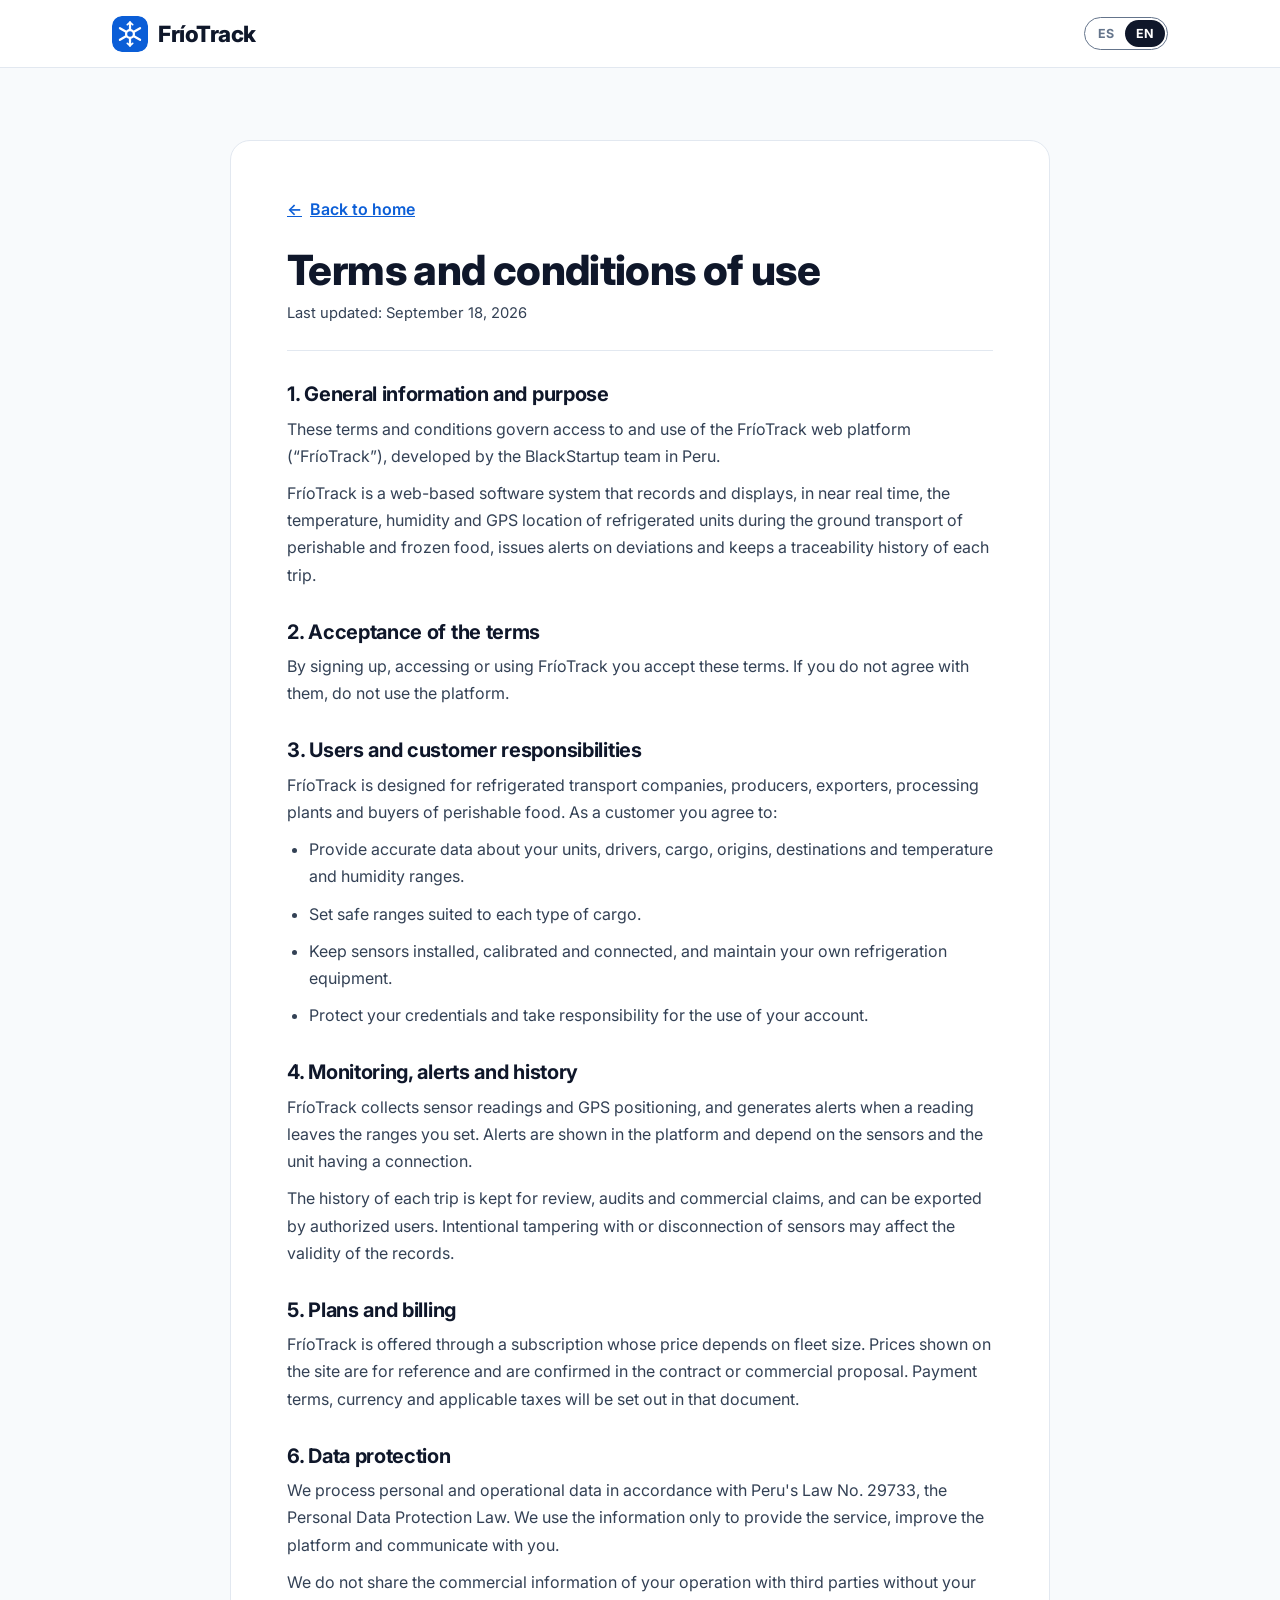
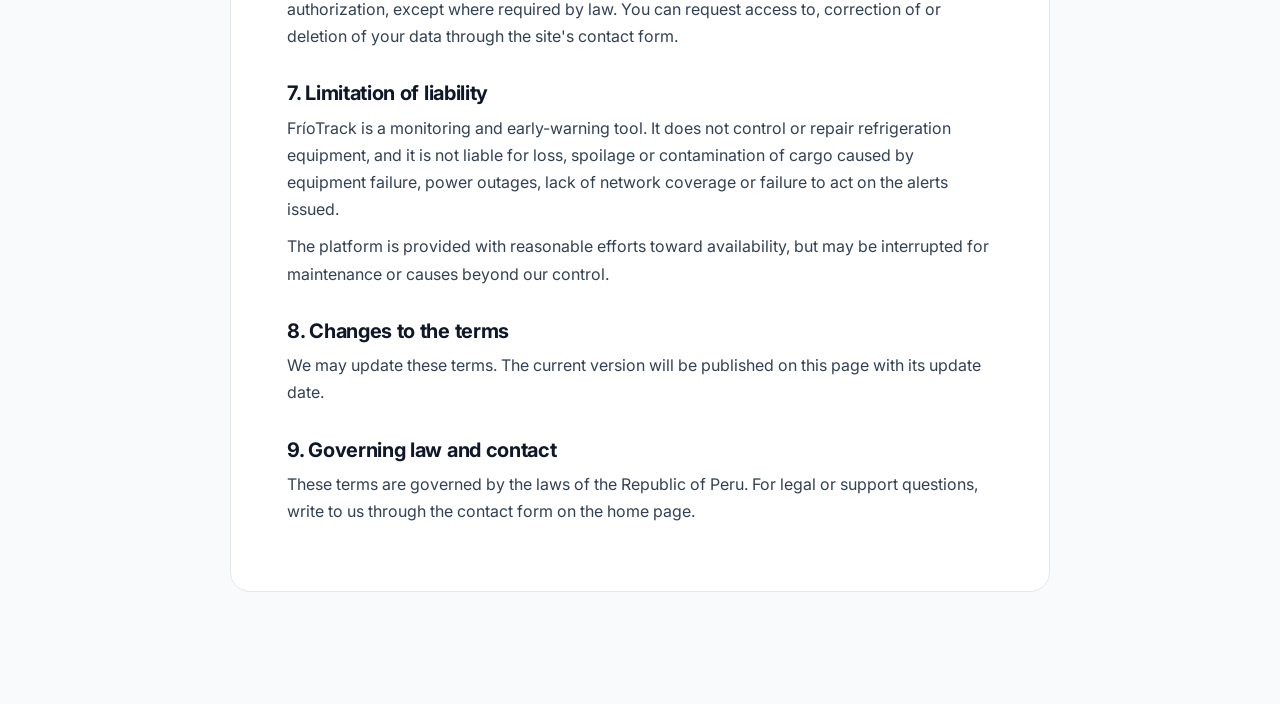
==== Terms-and-Condition.html @ bd01cc1f "feat: add bilingual terms and conditions page" ====
<!DOCTYPE html>
<html lang="es-419" data-title-key="terms_meta_title" data-has-desc="no">
<head>
    <meta charset="UTF-8">
    <meta name="viewport" content="width=device-width, initial-scale=1.0">
    <title>Términos y condiciones | FríoTrack</title>
    <meta name="description" content="Términos y condiciones de uso de la plataforma FríoTrack.">
    <link rel="icon" type="image/svg+xml" href="assets/images/logo.svg">
    <link rel="preconnect" href="https://fonts.googleapis.com">
    <link rel="preconnect" href="https://fonts.gstatic.com" crossorigin>
    <link href="https://fonts.googleapis.com/css2?family=Inter:wght@400;500;600;700;800&display=swap" rel="stylesheet">
    <link rel="stylesheet" href="assets/css/styles.css">
</head>
<body>
    <!-- Borrador informativo: revisar con asesoría legal antes de publicar. -->
    <header class="site-header">
        <div class="wrap header-inner">
            <a class="brand" href="index.html">
                <img src="assets/images/logo.svg" alt="" width="36" height="36">
                <span class="brand-name">FríoTrack</span>
            </a>
            <div class="header-controls">
                <div class="lang-toggle" role="group" data-i18n-aria="lang_label" aria-label="Idioma">
                    <button type="button" data-lang="es" aria-pressed="true">ES</button>
                    <button type="button" data-lang="en" aria-pressed="false">EN</button>
                </div>
            </div>
        </div>
    </header>

    <main class="legal">
        <div class="wrap">
            <article class="legal-card">
                <a class="legal-back" href="index.html">&larr; <span data-i18n="terms_back">Volver al inicio</span></a>
<div data-lang-block="es">
<h1>Términos y condiciones de uso</h1>
<p class="legal-meta">Última actualización: 18 de septiembre de 2026</p>
<section><h2>1. Información general y objeto</h2>
<p>Estos términos y condiciones regulan el acceso y el uso de la plataforma web FríoTrack (en adelante, «FríoTrack»), desarrollada por el equipo BlackStartup en el Perú.</p>
<p>FríoTrack es un sistema de software basado en la web que registra y muestra, en tiempo casi real, la temperatura, la humedad y la ubicación GPS de unidades refrigeradas durante el transporte terrestre de alimentos perecibles y congelados, emite alertas ante desviaciones y conserva un historial de trazabilidad de cada viaje.</p>
</section>
<section><h2>2. Aceptación de los términos</h2>
<p>Al registrarte, acceder o usar FríoTrack aceptas estos términos. Si no estás de acuerdo con ellos, no uses la plataforma.</p>
</section>
<section><h2>3. Usuarios y responsabilidades del cliente</h2>
<p>FríoTrack está pensada para empresas de transporte refrigerado, productores, exportadores, plantas de procesamiento y compradores de alimentos perecibles. Como cliente te comprometes a:</p>
<ul><li>Proporcionar datos veraces sobre tus unidades, conductores, cargas, orígenes, destinos y rangos de temperatura y humedad.</li><li>Configurar rangos seguros adecuados para cada tipo de carga.</li><li>Mantener los sensores instalados, calibrados y conectados; y dar mantenimiento a tus propios equipos de refrigeración.</li><li>Proteger tus credenciales y responder por el uso que se haga de tu cuenta.</li></ul>
</section>
<section><h2>4. Monitoreo, alertas e historial</h2>
<p>FríoTrack recopila lecturas de sensores y del posicionamiento GPS, y genera alertas cuando una lectura sale de los rangos que configuraste. Las alertas se muestran en la plataforma y dependen de que los sensores y la unidad tengan conexión.</p>
<p>El historial de cada viaje se conserva para consultas, auditorías y reclamos comerciales, y puede exportarse por los usuarios autorizados. La manipulación o desconexión intencional de los sensores puede afectar la validez de los registros.</p>
</section>
<section><h2>5. Planes y facturación</h2>
<p>FríoTrack se ofrece mediante una suscripción cuyo precio depende del tamaño de la flota. Los precios mostrados en el sitio son referenciales y se confirman en el contrato o la propuesta comercial. Las condiciones de pago, la moneda y los impuestos aplicables se detallarán en ese documento.</p>
</section>
<section data-anchor="datos"><h2>6. Protección de datos</h2>
<p>Tratamos los datos personales y de operación de acuerdo con la Ley N.° 29733, Ley de Protección de Datos Personales del Perú. Usamos la información únicamente para prestar el servicio, mejorar la plataforma y comunicarnos contigo.</p>
<p>No compartimos información comercial de tu operación con terceros sin tu autorización, salvo obligación legal. Puedes solicitar acceso, rectificación o eliminación de tus datos a través del formulario de contacto del sitio.</p>
</section>
<section><h2>7. Limitación de responsabilidad</h2>
<p>FríoTrack es una herramienta de monitoreo y alerta temprana. No controla ni repara los equipos de refrigeración, y no se hace responsable por la pérdida, el deterioro o la contaminación de la carga causados por fallas de los equipos, cortes de energía, falta de cobertura de red o por no atender las alertas emitidas.</p>
<p>La plataforma se ofrece con esfuerzos razonables de disponibilidad, pero puede sufrir interrupciones por mantenimiento o causas ajenas a nuestro control.</p>
</section>
<section><h2>8. Cambios en los términos</h2>
<p>Podemos actualizar estos términos. Publicaremos la versión vigente en esta página con su fecha de actualización.</p>
</section>
<section><h2>9. Ley aplicable y contacto</h2>
<p>Estos términos se rigen por las leyes de la República del Perú. Para consultas legales o de soporte, escríbenos desde el formulario de contacto de la página principal.</p>
</section>
</div>
<div data-lang-block="en" hidden>
<h1>Terms and conditions of use</h1>
<p class="legal-meta">Last updated: September 18, 2026</p>
<section><h2>1. General information and purpose</h2>
<p>These terms and conditions govern access to and use of the FríoTrack web platform (“FríoTrack”), developed by the BlackStartup team in Peru.</p>
<p>FríoTrack is a web-based software system that records and displays, in near real time, the temperature, humidity and GPS location of refrigerated units during the ground transport of perishable and frozen food, issues alerts on deviations and keeps a traceability history of each trip.</p>
</section>
<section><h2>2. Acceptance of the terms</h2>
<p>By signing up, accessing or using FríoTrack you accept these terms. If you do not agree with them, do not use the platform.</p>
</section>
<section><h2>3. Users and customer responsibilities</h2>
<p>FríoTrack is designed for refrigerated transport companies, producers, exporters, processing plants and buyers of perishable food. As a customer you agree to:</p>
<ul><li>Provide accurate data about your units, drivers, cargo, origins, destinations and temperature and humidity ranges.</li><li>Set safe ranges suited to each type of cargo.</li><li>Keep sensors installed, calibrated and connected, and maintain your own refrigeration equipment.</li><li>Protect your credentials and take responsibility for the use of your account.</li></ul>
</section>
<section><h2>4. Monitoring, alerts and history</h2>
<p>FríoTrack collects sensor readings and GPS positioning, and generates alerts when a reading leaves the ranges you set. Alerts are shown in the platform and depend on the sensors and the unit having a connection.</p>
<p>The history of each trip is kept for review, audits and commercial claims, and can be exported by authorized users. Intentional tampering with or disconnection of sensors may affect the validity of the records.</p>
</section>
<section><h2>5. Plans and billing</h2>
<p>FríoTrack is offered through a subscription whose price depends on fleet size. Prices shown on the site are for reference and are confirmed in the contract or commercial proposal. Payment terms, currency and applicable taxes will be set out in that document.</p>
</section>
<section data-anchor="datos"><h2>6. Data protection</h2>
<p>We process personal and operational data in accordance with Peru's Law No. 29733, the Personal Data Protection Law. We use the information only to provide the service, improve the platform and communicate with you.</p>
<p>We do not share the commercial information of your operation with third parties without your authorization, except where required by law. You can request access to, correction of or deletion of your data through the site's contact form.</p>
</section>
<section><h2>7. Limitation of liability</h2>
<p>FríoTrack is a monitoring and early-warning tool. It does not control or repair refrigeration equipment, and it is not liable for loss, spoilage or contamination of cargo caused by equipment failure, power outages, lack of network coverage or failure to act on the alerts issued.</p>
<p>The platform is provided with reasonable efforts toward availability, but may be interrupted for maintenance or causes beyond our control.</p>
</section>
<section><h2>8. Changes to the terms</h2>
<p>We may update these terms. The current version will be published on this page with its update date.</p>
</section>
<section><h2>9. Governing law and contact</h2>
<p>These terms are governed by the laws of the Republic of Peru. For legal or support questions, write to us through the contact form on the home page.</p>
</section>
</div>
            </article>
        </div>
    </main>

    <script src="i18n/es.js"></script>
    <script src="i18n/en.js"></script>
    <script src="assets/js/i18n.js"></script>
</body>
</html>
---- assets/css/styles.css ----
/* ==========================================================================
   FríoTrack — hoja de estilos
   Tokens de diseño primero; luego base, componentes y secciones.
   ========================================================================== */

:root {
    /* Color: mismos tokens que la guía de estilo (Capítulo IV, sección 4.1) */
    --ink: #0F172A;          /* texto y secciones oscuras */
    --ink-2: #1E293B;        /* superficie sobre fondo oscuro */
    --frost: #F8FAFC;        /* fondo general alterno */
    --tint: #EAF2FE;         /* selección, avisos informativos */
    --paper: #FFFFFF;
    --glacier: #0B5ED7;      /* acción principal (Primary Blue) */
    --glacier-dark: #084BAE;
    --glacier-soft: #00B4A6; /* acento (Cold Teal) sobre fondo oscuro */
    --mist: #E2E8F0;         /* divisores y bordes decorativos */
    --mist-strong: #64748B;  /* borde de controles: 4,76 : 1 sobre blanco (WCAG 1.4.11) */
    --slate: #64748B;        /* texto secundario */
    --slate-dark: #475569;   /* texto secundario sobre tintes */
    --alert: #B42318;        /* texto crítico */
    --alert-fill: #E63946;   /* relleno crítico */
    --alert-tint: #FDECEE;
    --ok: #146C36;
    --ok-tint: #E7F6EC;
    --on-dark: #CBD5E1;      /* texto secundario sobre fondo oscuro */
    --line: #CBD5E1;         /* trazos decorativos (rutas, viñetas) */

    /* Tipografía */
    --font-display: 'Inter', 'Segoe UI', system-ui, -apple-system, sans-serif;
    --font-body: 'Inter', 'Segoe UI', system-ui, -apple-system, sans-serif;

    /* Layout */
    --header-h: 68px;
    --wrap: 1120px;        /* ancho máximo del contenido (guía 4.1) */
    --r-sm: 8px;           /* botones y campos */
    --r-md: 12px;          /* tarjetas */
    --r-lg: 20px;          /* paneles grandes */
}

*, *::before, *::after { box-sizing: border-box; margin: 0; padding: 0; }
html { scroll-behavior: smooth; scroll-padding-top: calc(var(--header-h) + 12px); -webkit-text-size-adjust: 100%; }
body {
    font-family: var(--font-body);
    font-size: 1rem;
    line-height: 1.6;
    color: var(--ink);
    background: var(--paper);
}
[hidden] { display: none !important; }
img, svg { display: block; max-width: 100%; }
a { color: inherit; text-decoration: none; }
ul, ol { list-style: none; }
button, input, select { font: inherit; color: inherit; }
button { cursor: pointer; }
h1, h2, h3 { font-family: var(--font-display); line-height: 1.12; letter-spacing: -0.015em; text-wrap: balance; }

:focus-visible { outline: 3px solid var(--glacier); outline-offset: 3px; border-radius: 4px; }
.features :focus-visible, .contact-copy :focus-visible, .plan-featured :focus-visible, .corridor-detail :focus-visible, .site-footer .on-dark :focus-visible { outline-color: #fff; }

.skip-link {
    position: absolute; left: 16px; top: -60px; z-index: 3000;
    background: var(--ink); color: #fff; padding: 10px 16px; border-radius: var(--r-sm);
    transition: top .2s;
}
.skip-link:focus { top: 12px; }

.wrap { width: 100%; max-width: var(--wrap); margin-inline: auto; padding-inline: 16px; }   /* márgenes de la guía: 16 / 24 / 32 px */
@media (min-width: 768px) { .wrap { padding-inline: 24px; } }
@media (min-width: 1024px) { .wrap { padding-inline: 32px; } }

/* --------------------------------------------------------------------------
   Iconos
   -------------------------------------------------------------------------- */
.icon { width: 1.25em; height: 1.25em; flex: none; fill: none; stroke: currentColor; stroke-width: 2; stroke-linecap: round; stroke-linejoin: round; }
.icon-lg { width: 32px; height: 32px; margin-bottom: 18px; }

/* --------------------------------------------------------------------------
   Botones
   -------------------------------------------------------------------------- */
.btn {
    display: inline-flex; align-items: center; justify-content: center; gap: 8px;
    padding: 11px 20px; border-radius: var(--r-sm);
    border: 2px solid transparent;
    font-weight: 600; font-size: .95rem; line-height: 1.2; text-align: center;
    transition: background-color .2s, color .2s, border-color .2s;
}
.btn-primary { background: var(--glacier); color: #fff; }
.btn-primary:hover { background: var(--glacier-dark); }
.btn-outline { background: transparent; color: var(--glacier); border-color: var(--glacier); }
.btn-outline:hover { background: var(--glacier); color: #fff; }
.btn-ghost { background: transparent; color: var(--ink); }
.btn-ghost:hover { background: var(--frost); }
.btn-light { background: #fff; color: var(--ink); }
.btn-light:hover { background: var(--frost); }
.btn-lg { padding: 15px 28px; font-size: 1rem; }
.btn-block { width: 100%; padding: 14px; margin-top: 8px; }

/* --------------------------------------------------------------------------
   Cabecera
   -------------------------------------------------------------------------- */
.site-header {
    position: sticky; top: 0; z-index: 1000; height: var(--header-h);
    background: rgba(255,255,255,.94); backdrop-filter: blur(10px);
    border-bottom: 1px solid var(--mist);
}
.header-inner { display: flex; align-items: center; justify-content: space-between; gap: 16px; height: 100%; }
.brand { display: inline-flex; align-items: center; gap: 10px; flex-shrink: 0; }
.brand img { width: 36px; height: 36px; border-radius: 10px; flex-shrink: 0; }
.brand-name { font-family: var(--font-display); font-weight: 800; font-size: 1.4rem; letter-spacing: -0.02em; color: var(--ink); }
.header-right { display: flex; align-items: center; gap: 20px; margin-left: auto; }
.main-nav { display: flex; gap: 14px; white-space: nowrap; font-size: .9rem; font-weight: 500; color: var(--slate); }
.main-nav a { padding: 6px 0; border-bottom: 2px solid transparent; transition: color .2s, border-color .2s; }
.main-nav a:hover { color: var(--ink); border-bottom-color: var(--glacier); }
.nav-actions { display: flex; align-items: center; gap: 8px; }
.nav-actions .btn { padding: 9px 14px; white-space: nowrap; }
.header-controls { display: flex; align-items: center; gap: 12px; }
.lang-toggle { display: inline-flex; border: 1px solid var(--mist-strong); border-radius: 999px; padding: 2px; }
.lang-toggle button { border: 0; background: transparent; padding: 4px 11px; border-radius: 999px; font-size: .78rem; font-weight: 700; color: var(--slate); }
.lang-toggle button[aria-pressed="true"] { background: var(--ink); color: #fff; }

.hamburger { display: none; flex-direction: column; justify-content: space-between; width: 26px; height: 19px; background: transparent; border: 0; padding: 0; }
.hamburger span { display: block; height: 2.5px; width: 100%; background: var(--ink); border-radius: 3px; transition: transform .3s, opacity .3s; }
.hamburger.active span:nth-child(1) { transform: translateY(8px) rotate(45deg); }
.hamburger.active span:nth-child(2) { opacity: 0; }
.hamburger.active span:nth-child(3) { transform: translateY(-8px) rotate(-45deg); }

/* --------------------------------------------------------------------------
   Secciones
   -------------------------------------------------------------------------- */
.section { padding: clamp(64px, 9vw, 112px) 0; }
.hero, .about, .corridors, .pricing, .team { background: var(--frost); }
.features, .contact { background: var(--ink); color: #fff; }

.section-head { max-width: 680px; margin-bottom: clamp(36px, 5vw, 56px); }
.section-head.center { margin-inline: auto; text-align: center; }
.section h2 { font-size: clamp(1.9rem, 3.6vw, 2.7rem); font-weight: 700; margin-bottom: 14px; }
.section h3 { font-size: 1.15rem; font-weight: 700; }
.lead { font-size: 1.1rem; color: var(--slate); max-width: 62ch; }
.features .lead, .contact .lead { color: var(--on-dark); }
.lbl { display: block; font-size: .82rem; font-weight: 600; color: var(--slate); }

/* --------------------------------------------------------------------------
   Hero
   -------------------------------------------------------------------------- */
.hero { padding-top: clamp(48px, 7vw, 88px); padding-bottom: clamp(56px, 8vw, 96px); }
.hero-grid { display: grid; grid-template-columns: minmax(0, 1fr) minmax(0, 1.02fr); gap: clamp(32px, 5vw, 72px); align-items: center; }
.hero h1 { font-size: clamp(2.3rem, 4.6vw, 3.7rem); font-weight: 800; letter-spacing: -0.03em; line-height: 1.02; margin-bottom: 22px; }
.hero .lead { margin-bottom: 32px; }
.hero-actions { display: flex; flex-wrap: wrap; gap: 12px; margin-bottom: 28px; }
.hero-note { font-size: .92rem; color: var(--slate); max-width: 46ch; }

/* Panel de simulación */
.sim {
    background: var(--paper); border: 1px solid var(--mist); border-radius: var(--r-lg);
    padding: clamp(18px, 2.4vw, 26px);
    box-shadow: 0 24px 48px -24px rgba(15, 23, 42, .28);
}
.sim-head { display: flex; justify-content: space-between; align-items: flex-start; gap: 12px; margin-bottom: 18px; }
.sim-unit { display: flex; align-items: center; gap: 8px; font-family: var(--font-display); font-weight: 700; font-size: 1.05rem; }
.pulse { width: 10px; height: 10px; border-radius: 50%; background: var(--ok); box-shadow: 0 0 0 0 rgba(20,108,54,.5); animation: pulse 2s infinite; }
.sim[data-state="bad"] .pulse { background: var(--alert-fill); box-shadow: 0 0 0 0 rgba(230,57,70,.5); }
@keyframes pulse { 70% { box-shadow: 0 0 0 9px rgba(20,108,54,0); } 100% { box-shadow: 0 0 0 0 rgba(20,108,54,0); } }
.sim-meta { display: flex; flex-wrap: wrap; align-items: center; gap: 8px 12px; margin-top: 8px; font-size: .88rem; color: var(--slate); }
.sim-route { display: inline-flex; align-items: center; gap: 4px; }
.chip { display: inline-block; padding: 2px 10px; border-radius: 999px; background: var(--tint); border: 1px solid var(--mist); font-weight: 600; color: var(--ink); font-size: .82rem; }
.sim-badge { flex: none; font-size: .75rem; font-weight: 700; color: var(--slate-dark); border: 1px dashed var(--mist-strong); border-radius: 6px; padding: 3px 8px; }

.sim-readouts { display: flex; align-items: flex-end; flex-wrap: wrap; gap: 8px 32px; margin-bottom: 8px; }
.readout { display: block; font-family: var(--font-display); font-weight: 800; font-size: clamp(2.4rem, 4.4vw, 3.4rem); line-height: 1; letter-spacing: -0.03em; font-variant-numeric: tabular-nums; transition: color .3s; }
.readout-sm { font-size: 1.6rem; color: var(--slate); }
.sim[data-state="bad"] #simTemp { color: var(--alert); }
.sim-status { margin-left: auto; align-self: center; }
.status-pill { display: inline-flex; align-items: center; gap: 6px; padding: 5px 12px; border-radius: 999px; font-size: .85rem; font-weight: 700; background: var(--ok-tint); color: var(--ok); }
.sim[data-state="bad"] .status-pill { background: var(--alert-tint); color: var(--alert); }

.sim-chart svg { width: 100%; height: auto; overflow: visible; }
.sim-chart .band { fill: var(--ok-tint); }
.sim-chart .grid { stroke: var(--mist); stroke-width: 1; }
.sim-chart .tick, .sim-chart .band-label { fill: var(--slate); font-size: 11px; font-family: var(--font-body); }
.sim-chart .band-label { fill: var(--ok); font-weight: 600; }
.sim-chart .line { fill: none; stroke-width: 2.6; stroke-linejoin: round; stroke-linecap: round; }
.sim-chart .line-in { stroke: var(--glacier); }
.sim-chart .line-out { stroke: var(--alert-fill); }
.sim-chart .head { fill: var(--glacier); stroke: #fff; stroke-width: 2.5; transition: fill .3s; }
.sim[data-state="bad"] .sim-chart .head { fill: var(--alert-fill); }

.sim-alert { min-height: 92px; margin: 10px 0 16px; padding: 14px 16px; border-radius: var(--r-md); background: var(--tint); color: var(--slate-dark); font-size: .92rem; display: flex; align-items: center; }
.sim-alert.is-alert { background: var(--alert-tint); color: var(--ink); border-left: 5px solid var(--alert); align-items: flex-start; }
.sim-alert.is-ok { background: var(--ok-tint); color: var(--ink); border-left: 5px solid var(--ok); align-items: flex-start; }
.sim-alert .alert-body { display: grid; gap: 4px; }
.sim-alert strong { font-family: var(--font-display); font-size: 1rem; display: inline-flex; align-items: center; gap: 8px; }
.sim-alert.is-alert strong { color: var(--alert); }
.sim-alert.is-ok strong { color: var(--ok); }
.sim-alert.enter { animation: alertIn .35s ease-out; }
@keyframes alertIn { from { opacity: 0; transform: translateY(-8px); } to { opacity: 1; transform: none; } }

.sim-foot { display: flex; align-items: center; flex-wrap: wrap; gap: 10px 16px; }
.btn-sim { background: var(--ink); color: #fff; padding: 10px 16px; font-size: .9rem; }
.btn-sim:hover { background: var(--ink-2); }
.sim[data-state="bad"] .btn-sim { background: var(--glacier); }
.sim-note { font-size: .8rem; color: var(--slate); }

/* --------------------------------------------------------------------------
   Problema
   -------------------------------------------------------------------------- */
.problem-head { display: grid; grid-template-columns: 1fr 1fr; gap: clamp(24px, 5vw, 64px); align-items: start; margin-bottom: clamp(40px, 5vw, 64px); }
.problem-head h2 { margin-bottom: 0; }
.problem-head .lead { max-width: none; }

.facts { display: grid; grid-template-columns: repeat(3, 1fr); gap: 32px; margin-bottom: clamp(40px, 5vw, 64px); }
.fact { border-top: 3px solid var(--ink); padding-top: 18px; }
.fact dt { font-family: var(--font-display); font-weight: 800; font-size: clamp(1.9rem, 3.4vw, 2.6rem); line-height: 1.05; letter-spacing: -0.03em; margin-bottom: 8px; }
.fact dd { color: var(--slate); font-size: .98rem; max-width: 38ch; }

.compare { display: grid; grid-template-columns: 1fr 1fr; gap: 20px; }
.compare-col { border-radius: var(--r-md); padding: clamp(22px, 3vw, 32px); }
.compare-col h3 { font-size: 1.3rem; margin-bottom: 18px; }
.compare-col li { display: flex; gap: 12px; align-items: flex-start; margin-bottom: 14px; }
.compare-col li:last-child { margin-bottom: 0; }
.compare-col .icon { margin-top: 3px; }
.compare-today { background: var(--frost); border: 1px solid var(--mist); color: var(--slate); }
.compare-today h3 { color: var(--ink); }
.compare-today .icon { color: var(--alert); }
.compare-ft { background: var(--paper); border: 2px solid var(--glacier); }
.compare-ft .icon { color: var(--ok); }
.sources { margin-top: 20px; font-size: .82rem; color: var(--slate); }

/* --------------------------------------------------------------------------
   Quiénes somos
   -------------------------------------------------------------------------- */
.about-grid { display: grid; grid-template-columns: 5fr 6fr; gap: clamp(32px, 6vw, 88px); align-items: start; }
.about-copy p { font-size: 1.08rem; color: var(--slate); margin-bottom: 16px; max-width: 52ch; }
.about-copy h2 { margin-bottom: 20px; }
.about-statements { display: grid; gap: 36px; }
.statement { border-left: 4px solid var(--glacier); padding-left: 26px; }
.statement h3 { font-size: 1.6rem; margin-bottom: 10px; }
.statement p { font-size: 1.12rem; line-height: 1.55; max-width: 54ch; }

/* --------------------------------------------------------------------------
   Lo que hacemos (bento)
   -------------------------------------------------------------------------- */
.bento { display: grid; grid-template-columns: repeat(6, 1fr); gap: 16px; }
.tile { background: var(--ink-2); border: 1px solid rgba(255,255,255,.09); border-radius: var(--r-md); padding: clamp(22px, 3vw, 32px); }
.tile .icon-lg { color: var(--glacier-soft); }
.tile h3 { font-size: 1.25rem; margin-bottom: 10px; color: #fff; }
.tile p { color: var(--on-dark); font-size: .98rem; max-width: 46ch; }
.tile-dash { grid-column: span 4; border-radius: var(--r-lg); padding: clamp(26px, 4vw, 44px); }
.tile-dash h3 { font-size: clamp(1.5rem, 2.6vw, 2rem); }
.tile-alert { grid-column: span 2; background: var(--paper); border-color: var(--paper); }
.tile-alert .icon-lg { color: var(--alert); }
.tile-alert h3 { color: var(--ink); }
.tile-alert p { color: var(--slate); }
.tile-third { grid-column: span 2; }
.tile-half { grid-column: span 3; }
.tags { display: flex; flex-wrap: wrap; gap: 8px; margin-top: 24px; }
.tags li { padding: 5px 14px; border: 1px solid rgba(0,180,166,.55); border-radius: 999px; font-size: .85rem; font-weight: 600; color: var(--glacier-soft); }

/* --------------------------------------------------------------------------
   Cómo funciona
   -------------------------------------------------------------------------- */
.step-list { display: grid; grid-template-columns: repeat(4, 1fr); gap: 28px; }
.step-list li { position: relative; }
.step-list li:not(:last-child)::after { content: ''; position: absolute; top: 19px; left: 56px; right: -20px; height: 2px; background: var(--mist); }
.step-num { display: flex; align-items: center; justify-content: center; width: 40px; height: 40px; border-radius: 50%; background: var(--glacier); color: #fff; font-family: var(--font-display); font-weight: 700; font-size: 1.1rem; margin-bottom: 20px; position: relative; z-index: 1; }
.step-list h3 { margin-bottom: 8px; }
.step-list p { color: var(--slate); font-size: .96rem; }

/* --------------------------------------------------------------------------
   Corredores
   -------------------------------------------------------------------------- */
.corridor-grid { display: grid; grid-template-columns: 5fr 6fr; gap: clamp(28px, 5vw, 64px); align-items: center; }
.corridor-list { display: grid; gap: 10px; margin-bottom: 20px; }
.corridor-btn { display: grid; gap: 2px; text-align: left; width: 100%; padding: 14px 18px; background: var(--paper); border: 1px solid var(--mist); border-radius: var(--r-sm); transition: border-color .2s, box-shadow .2s; }
.corridor-btn:hover { border-color: var(--glacier); }
.corridor-btn[aria-pressed="true"] { border-color: var(--glacier); box-shadow: inset 5px 0 0 var(--glacier); }
.c-name { font-family: var(--font-display); font-weight: 700; font-size: 1.05rem; }
.c-route { font-size: .88rem; color: var(--slate); }
.corridor-detail { padding: 16px 18px; background: var(--ink); color: #fff; border-radius: var(--r-sm); margin-bottom: 18px; }
.corridor-detail .lbl { color: var(--glacier-soft); }
.corridor-detail p { font-family: var(--font-display); font-weight: 700; font-size: 1.2rem; }
.corridor-future { font-size: .9rem; color: var(--slate); }
.corridor-map { background: var(--paper); border: 1px solid var(--mist); border-radius: var(--r-lg); padding: clamp(12px, 2vw, 24px); }
.corridor-map figcaption { font-size: .8rem; color: var(--slate); margin-top: 6px; text-align: right; }
.corridor-map svg { width: 100%; height: auto; }
.route { fill: none; stroke: var(--line); stroke-width: 3; stroke-linecap: round; transition: stroke .25s, stroke-width .25s; }
.route.active { stroke: var(--glacier); stroke-width: 5; }
.node { cursor: pointer; }
.node circle { fill: var(--paper); stroke: var(--slate); stroke-width: 3; transition: fill .25s, stroke .25s; }
.node.active circle { fill: var(--glacier); stroke: var(--glacier); }
.node text, .hub text { font-family: var(--font-body); font-size: 15px; font-weight: 600; fill: var(--slate); }
.node.active text { fill: var(--ink); font-weight: 700; }
.hub circle { fill: var(--ink); }
.hub text { fill: var(--ink); font-weight: 700; }
#truckDot { fill: var(--alert-fill); stroke: #fff; stroke-width: 2; }

/* --------------------------------------------------------------------------
   Para quién (pestañas)
   -------------------------------------------------------------------------- */
.tabs { display: flex; flex-wrap: wrap; gap: 4px 28px; border-bottom: 1px solid var(--mist); margin-bottom: 36px; }
.tabs [role="tab"] { background: transparent; border: 0; padding: 12px 0; font-family: var(--font-display); font-weight: 700; font-size: 1.1rem; color: var(--slate); border-bottom: 3px solid transparent; margin-bottom: -1px; }
.tabs [role="tab"]:hover { color: var(--ink); }
.tabs [role="tab"][aria-selected="true"] { color: var(--ink); border-bottom-color: var(--glacier); }
.tab-panel > .lead { margin-bottom: 32px; color: var(--ink); font-size: 1.2rem; }
.seg-cols { display: grid; grid-template-columns: 1fr 1fr; gap: clamp(24px, 5vw, 64px); }
.seg-cols h3 { margin-bottom: 14px; }
.plain li { position: relative; padding-left: 22px; margin-bottom: 12px; color: var(--slate); }
.plain li::before { content: ''; position: absolute; left: 2px; top: .7em; width: 8px; height: 2px; background: var(--line); }
.gets { background: var(--tint); border-radius: var(--r-md); padding: clamp(20px, 3vw, 30px); }

.checks li { display: flex; align-items: flex-start; gap: 10px; margin-bottom: 12px; }
.checks .icon { color: var(--ok); margin-top: 4px; }
.checks-light .icon { color: var(--glacier-soft); }

/* --------------------------------------------------------------------------
   Planes
   -------------------------------------------------------------------------- */
.billing { display: flex; width: max-content; max-width: 100%; margin: 0 auto 44px; padding: 4px; background: var(--paper); border: 1px solid var(--mist); border-radius: 999px; }
.billing button { display: inline-flex; align-items: center; gap: 8px; border: 0; background: transparent; padding: 9px 22px; border-radius: 999px; font-weight: 600; color: var(--slate); }
.billing button[aria-pressed="true"] { background: var(--ink); color: #fff; }
.billing small { font-size: .72rem; font-weight: 700; padding: 1px 8px; border-radius: 999px; background: var(--ok-tint); color: var(--ok); }
.plans { display: grid; grid-template-columns: repeat(3, 1fr); gap: 20px; align-items: stretch; max-width: 1040px; margin-inline: auto; }
.plan { position: relative; display: flex; flex-direction: column; background: var(--paper); border: 1px solid var(--mist); border-radius: var(--r-md); padding: 34px 30px; }
.plan .checks { flex: 1; margin: 6px 0 26px; }
.plan .checks li { font-size: .95rem; color: var(--slate); }
.plan-desc { color: var(--slate); font-size: .92rem; margin-bottom: 20px; }
.price { margin-bottom: 20px; min-height: 3.2rem; display: flex; align-items: baseline; gap: 6px; }
.price strong { font-family: var(--font-display); font-weight: 800; font-size: 2.6rem; letter-spacing: -0.03em; line-height: 1; }
.price span { color: var(--slate); }
.plan-featured { background: var(--ink); color: #fff; border-color: var(--ink); }
.plan-featured .plan-desc, .plan-featured .price span, .plan-featured .checks li { color: var(--on-dark); }
.plan-featured .checks .icon { color: var(--glacier-soft); }
.plan-badge { position: absolute; top: -13px; left: 30px; background: var(--glacier); color: #fff; font-size: .78rem; font-weight: 700; padding: 4px 14px; border-radius: 999px; }
.price-note { text-align: center; margin-top: 28px; font-size: .88rem; color: var(--slate); }

/* --------------------------------------------------------------------------
   Metas
   -------------------------------------------------------------------------- */
.goal-list { display: grid; grid-template-columns: repeat(4, 1fr); gap: 32px; }
.goal-list > div { border-top: 3px solid var(--glacier); padding-top: 18px; }
.goal-list dt { font-family: var(--font-display); font-weight: 800; font-size: clamp(1.8rem, 3vw, 2.4rem); letter-spacing: -0.03em; line-height: 1.05; margin-bottom: 8px; }
.goal-list dd { color: var(--slate); font-size: .96rem; }

/* --------------------------------------------------------------------------
   Equipo
   -------------------------------------------------------------------------- */
.team-grid { display: grid; grid-template-columns: repeat(auto-fit, minmax(200px, 1fr)); gap: 32px 24px; }
.avatar { position: relative; width: 84px; height: 84px; border-radius: 50%; overflow: hidden; background: var(--ink); color: #fff; margin-bottom: 16px; display: flex; align-items: center; justify-content: center; }
.avatar span { font-family: var(--font-display); font-weight: 700; font-size: 1.5rem; letter-spacing: .02em; }
.avatar img { position: absolute; inset: 0; width: 100%; height: 100%; object-fit: cover; }
.member h3 { font-size: 1.05rem; margin-bottom: 4px; }
.member .role { font-weight: 600; color: var(--glacier); font-size: .92rem; margin-bottom: 8px; }
.member p:last-child { color: var(--slate); font-size: .92rem; }

/* --------------------------------------------------------------------------
   Contacto
   -------------------------------------------------------------------------- */
.contact-grid { display: grid; grid-template-columns: 1fr 1fr; gap: clamp(32px, 6vw, 88px); align-items: center; }
.contact h2 { color: #fff; }
.contact-copy .checks { margin-top: 28px; }
.contact-copy .checks li { color: #E2E8F0; }
.form-card { background: var(--paper); color: var(--ink); border-radius: var(--r-lg); padding: clamp(24px, 4vw, 40px); box-shadow: 0 24px 48px -24px rgba(0,0,0,.5); }
.field { margin-bottom: 18px; }
.field label { display: block; margin-bottom: 6px; font-size: .86rem; font-weight: 600; }
.field input, .field select { width: 100%; padding: 12px 14px; border: 1px solid var(--mist-strong); border-radius: var(--r-sm); background: var(--frost); font-size: .96rem; transition: border-color .2s, background-color .2s; }
.field input::placeholder { color: #64748B; }
.field input:focus, .field select:focus { border-color: var(--glacier); background: #fff; outline: 3px solid rgba(11,94,215,.25); outline-offset: 0; }
.was-validated .field :invalid { border-color: var(--alert); }
.form-success { text-align: center; padding: 20px 0; }
.form-demo { font-size: .85rem; padding: 10px 14px; border-radius: var(--r-sm); background: var(--tint); color: var(--slate-dark); margin-bottom: 18px; }
.field-hint { margin-top: 6px; font-size: .8rem; color: var(--slate-dark); }
.form-success .icon-lg { margin: 0 auto 14px; color: var(--ok); width: 44px; height: 44px; }
.form-success h3 { font-size: 1.4rem; margin-bottom: 8px; }
.form-success p { color: var(--slate); margin-bottom: 22px; }

/* --------------------------------------------------------------------------
   Pie de página
   -------------------------------------------------------------------------- */
.site-footer { padding: 56px 0 24px; border-top: 1px solid var(--mist); }
.footer-grid { display: grid; grid-template-columns: 2fr 1fr 1fr 1fr; gap: 40px; padding-bottom: 40px; }
.footer-brand p { margin-top: 14px; color: var(--slate); font-size: .94rem; max-width: 34ch; }
.footer-links h3 { font-size: .95rem; margin-bottom: 14px; }
.footer-links li { margin-bottom: 10px; }
.footer-links a { font-size: .94rem; color: var(--slate); transition: color .2s; }
.footer-links a:hover { color: var(--glacier); text-decoration: underline; }
.footer-bottom { display: flex; flex-wrap: wrap; justify-content: space-between; gap: 8px 24px; padding-top: 22px; border-top: 1px solid var(--mist); font-size: .84rem; color: var(--slate); }

/* --------------------------------------------------------------------------
   Modal de acceso
   -------------------------------------------------------------------------- */
.modal { position: fixed; inset: 0; z-index: 2000; display: flex; align-items: center; justify-content: center; padding: 16px; background: rgba(15,23,42,.55); backdrop-filter: blur(5px); }
.modal-content { position: relative; width: 100%; max-width: 440px; max-height: calc(100vh - 32px); overflow-y: auto; background: var(--paper); border-radius: var(--r-lg); padding: 36px 32px 28px; box-shadow: 0 24px 60px rgba(0,0,0,.35); animation: modalIn .25s ease-out; }
@keyframes modalIn { from { opacity: 0; transform: translateY(-14px) scale(.97); } to { opacity: 1; transform: none; } }
.modal h2 { font-size: 1.6rem; margin-bottom: 22px; }
.close-btn { position: absolute; top: 14px; right: 14px; display: flex; width: 36px; height: 36px; align-items: center; justify-content: center; background: transparent; border: 0; border-radius: 50%; color: var(--slate); }
.close-btn:hover { background: var(--frost); color: var(--ink); }
.auth-terms { font-size: .84rem; color: var(--slate); margin-bottom: 8px; }
.auth-terms a { color: var(--glacier); font-weight: 600; text-decoration: underline; }
.auth-msg { margin-top: 14px; padding: 12px 14px; border-radius: var(--r-sm); background: var(--ok-tint); color: var(--ink); font-size: .9rem; }
.auth-switch { margin-top: 20px; text-align: center; font-size: .92rem; color: var(--slate); }
.auth-switch a { color: var(--glacier); font-weight: 600; margin-left: 4px; }
.auth-switch a:hover { text-decoration: underline; }
.modal .field :invalid:not(:placeholder-shown) { border-color: var(--alert); }

/* --------------------------------------------------------------------------
   Página de términos
   -------------------------------------------------------------------------- */
.legal { padding: clamp(40px, 6vw, 72px) 0 clamp(64px, 9vw, 112px); background: var(--frost); min-height: 80vh; }
.legal-card { max-width: 820px; margin-inline: auto; background: var(--paper); border: 1px solid var(--mist); border-radius: var(--r-lg); padding: clamp(24px, 5vw, 56px); }
.legal-back { display: inline-flex; align-items: center; gap: 8px; margin-bottom: 24px; font-weight: 600; color: var(--glacier); }
.legal-back:hover { text-decoration: underline; }
.legal-card h1 { font-size: clamp(1.9rem, 4vw, 2.6rem); font-weight: 800; margin-bottom: 8px; }
.legal-meta { color: var(--slate); font-size: .92rem; padding-bottom: 24px; margin-bottom: 32px; border-bottom: 1px solid var(--mist); }
.legal-card h2 { font-size: 1.25rem; margin: 32px 0 10px; }
.legal-card p, .legal-card li { color: #334155; line-height: 1.7; margin-bottom: 10px; }
.legal-card ul { padding-left: 22px; list-style: disc; margin-bottom: 14px; }
.legal-card a { color: var(--glacier); text-decoration: underline; }

/* --------------------------------------------------------------------------
   Responsive
   -------------------------------------------------------------------------- */
@media (max-width: 1180px) {
    .hamburger { display: flex; }
    .header-right {
        position: fixed; top: var(--header-h); left: 0; right: 0; height: calc(100dvh - var(--header-h));
        flex-direction: column; justify-content: flex-start; align-items: center; gap: 28px;
        padding: 36px 24px; background: var(--paper); overflow-y: auto;
        transform: translateY(-110%); visibility: hidden;
        transition: transform .35s cubic-bezier(.4, 0, .2, 1), visibility 0s .35s;
    }
    .header-right.open { transform: none; visibility: visible; transition: transform .35s cubic-bezier(.4, 0, .2, 1), visibility 0s; }
    .main-nav { flex-direction: column; align-items: center; gap: 6px; width: 100%; font-size: 1.1rem; }
    .main-nav a { padding: 10px 0; color: var(--ink); font-weight: 600; }
    .nav-actions { flex-direction: column; width: 100%; max-width: 300px; }
    .nav-actions .btn { width: 100%; padding: 13px; }
    .header-controls { margin-left: auto; }
}

@media (max-width: 900px) {
    .hero-grid, .problem-head, .about-grid, .corridor-grid, .contact-grid, .compare, .seg-cols { grid-template-columns: 1fr; }
    .facts { grid-template-columns: 1fr; gap: 28px; }
    .bento { grid-template-columns: repeat(6, 1fr); }
    .tile-dash, .tile-alert, .tile-third { grid-column: span 6; }
    .tile-half { grid-column: span 3; }
    .step-list { grid-template-columns: repeat(2, 1fr); gap: 36px 24px; }
    .step-list li::after { display: none; }
    .plans { grid-template-columns: 1fr; max-width: 460px; }
    .goal-list { grid-template-columns: repeat(2, 1fr); }
    .footer-grid { grid-template-columns: 1fr 1fr; }
    .footer-brand { grid-column: 1 / -1; }
}

@media (max-width: 560px) {
    .tile-half { grid-column: span 6; }
    .step-list, .goal-list { grid-template-columns: 1fr; }
    .sim-status { margin-left: 0; width: 100%; }
    .hero-actions .btn { width: 100%; }
    .modal-content { padding: 30px 22px 24px; }
    .brand-name { font-size: 1.25rem; }
    .lang-toggle button { padding: 4px 9px; }
}

@media (max-width: 400px) {
    .billing button { padding: 9px 12px; font-size: .88rem; gap: 6px; }
    .billing small { font-size: .68rem; padding: 1px 6px; }
}

@media (prefers-reduced-motion: reduce) {
    html { scroll-behavior: auto; }
    *, *::before, *::after { animation: none !important; transition-duration: .01ms !important; }
}
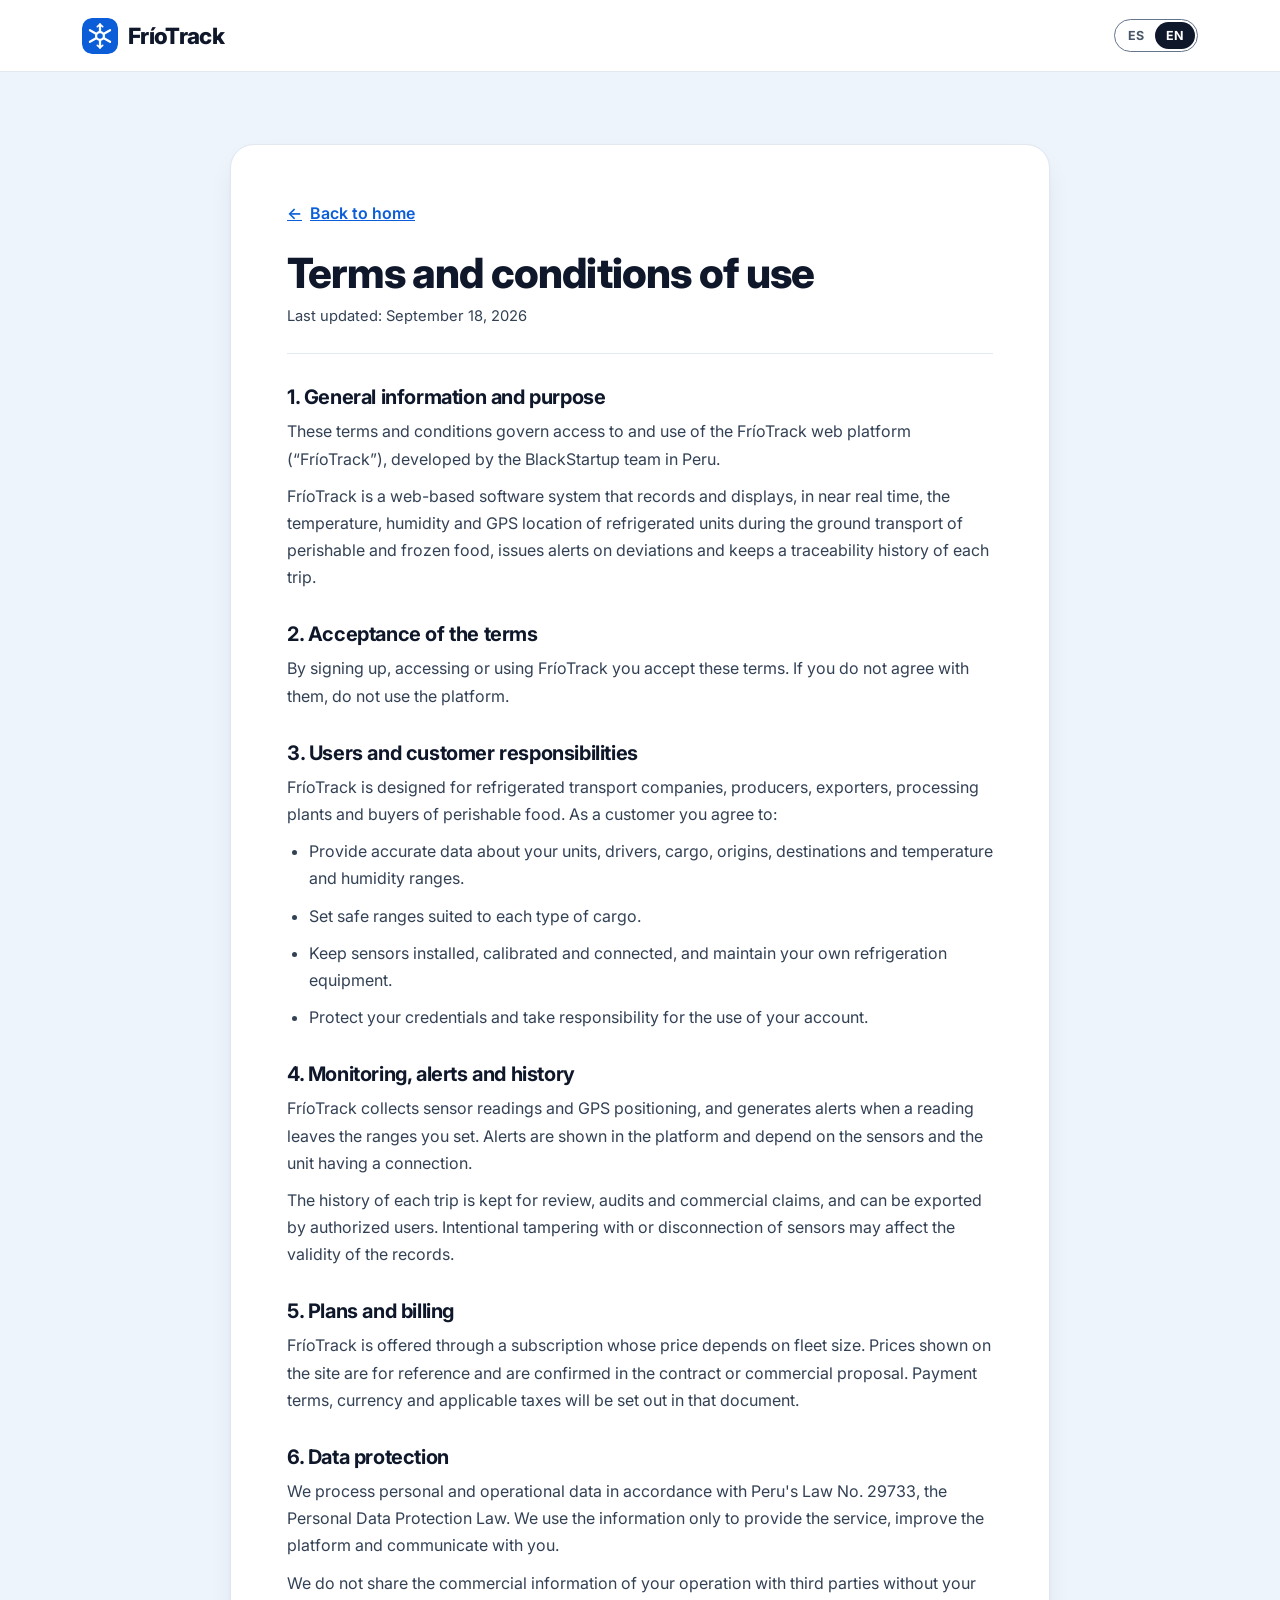
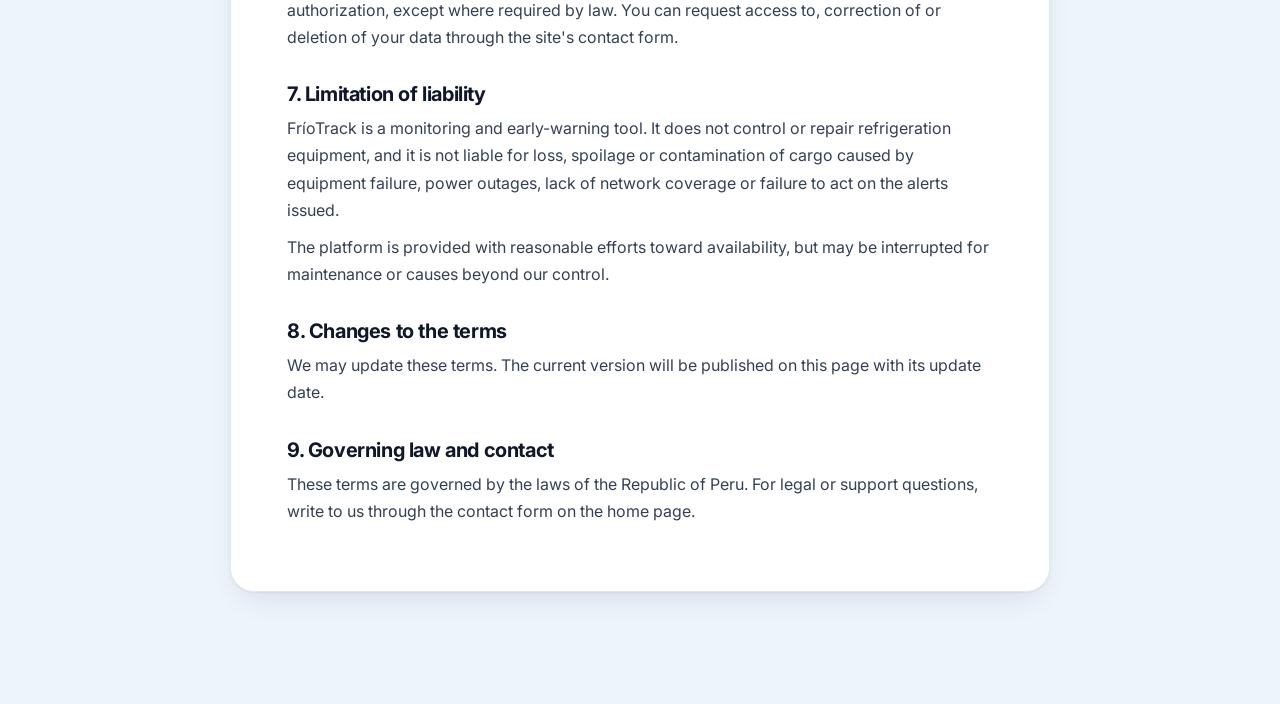
==== commit 36f20671: "feat(landing): prepare bilingual product videos for AV2" ====
--- a/Terms-and-Condition.html
+++ b/Terms-and-Condition.html
@@ -1,5 +1,5 @@
 <!DOCTYPE html>
-<html lang="es-419" data-title-key="terms_meta_title" data-has-desc="no">
+<html lang="en-US" data-title-key="terms_meta_title" data-has-desc="no">
 <head>
     <meta charset="UTF-8">
     <meta name="viewport" content="width=device-width, initial-scale=1.0">
--- a/assets/css/styles.css
+++ b/assets/css/styles.css
@@ -1,98 +1,102 @@
 /* ==========================================================================
-   FríoTrack — hoja de estilos
-   Tokens de diseño primero; luego base, componentes y secciones.
+   FríoTrack — hoja de estilos (rediseño)
+   Los tokens de color, tipografía y radios siguen la guía de estilo del
+   Capítulo IV (sección 4.1); aquí se combinan en un sistema "frío": fondos
+   de noche polar, superficies de hielo y acentos azul / teal.
+   Orden: tokens · base · botones · cabecera · secciones · responsive.
    ========================================================================== */
 
 :root {
-    /* Color: mismos tokens que la guía de estilo (Capítulo IV, sección 4.1) */
-    --ink: #0F172A;          /* texto y secciones oscuras */
-    --ink-2: #1E293B;        /* superficie sobre fondo oscuro */
-    --frost: #F8FAFC;        /* fondo general alterno */
-    --tint: #EAF2FE;         /* selección, avisos informativos */
+    /* Color (guía 4.1) */
+    --ink: #0F172A;          /* texto y superficies oscuras */
+    --ink-2: #1E293B;
+    --night: #06132B;        /* fondo de héroe y secciones oscuras */
+    --night-2: #0A2247;
+    --frost: #F8FAFC;
+    --ice: #EEF4FC;          /* fondo alterno "hielo" */
+    --tint: #EAF2FE;
     --paper: #FFFFFF;
     --glacier: #0B5ED7;      /* acción principal (Primary Blue) */
     --glacier-dark: #084BAE;
-    --glacier-soft: #00B4A6; /* acento (Cold Teal) sobre fondo oscuro */
-    --mist: #E2E8F0;         /* divisores y bordes decorativos */
-    --mist-strong: #64748B;  /* borde de controles: 4,76 : 1 sobre blanco (WCAG 1.4.11) */
-    --slate: #64748B;        /* texto secundario */
-    --slate-dark: #475569;   /* texto secundario sobre tintes */
-    --alert: #B42318;        /* texto crítico */
-    --alert-fill: #E63946;   /* relleno crítico */
+    --glacier-soft: #00B4A6; /* acento (Cold Teal) */
+    --aqua: #5EEAD4;         /* teal claro para texto sobre fondo oscuro */
+    --sky: #7DB4FF;          /* azul claro para texto sobre fondo oscuro */
+    --mist: #E2E8F0;
+    --mist-strong: #64748B;
+    --slate: #64748B;
+    --slate-dark: #475569;
+    --alert: #B42318;
+    --alert-fill: #E63946;
     --alert-tint: #FDECEE;
     --ok: #146C36;
+    --ok-fill: #22A05A;
     --ok-tint: #E7F6EC;
-    --on-dark: #CBD5E1;      /* texto secundario sobre fondo oscuro */
-    --line: #CBD5E1;         /* trazos decorativos (rutas, viñetas) */
+    --on-dark: #CBD5E1;
+    --line: #CBD5E1;
 
     /* Tipografía */
-    --font-display: 'Inter', 'Segoe UI', system-ui, -apple-system, sans-serif;
-    --font-body: 'Inter', 'Segoe UI', system-ui, -apple-system, sans-serif;
+    --font: 'Inter', 'Segoe UI', system-ui, -apple-system, sans-serif;
 
     /* Layout */
-    --header-h: 68px;
-    --wrap: 1120px;        /* ancho máximo del contenido (guía 4.1) */
-    --r-sm: 8px;           /* botones y campos */
-    --r-md: 12px;          /* tarjetas */
-    --r-lg: 20px;          /* paneles grandes */
+    --header-h: 72px;
+    --wrap: 1180px;
+    --r-sm: 8px;
+    --r-md: 12px;
+    --r-lg: 20px;
+    --sh-card: 0 1px 2px rgba(15, 23, 42, .05), 0 12px 32px -12px rgba(15, 23, 42, .14);
+    --sh-pop: 0 30px 70px -28px rgba(2, 8, 23, .7);
 }
 
 *, *::before, *::after { box-sizing: border-box; margin: 0; padding: 0; }
-html { scroll-behavior: smooth; scroll-padding-top: calc(var(--header-h) + 12px); -webkit-text-size-adjust: 100%; }
-body {
-    font-family: var(--font-body);
-    font-size: 1rem;
-    line-height: 1.6;
-    color: var(--ink);
-    background: var(--paper);
-}
+html { scroll-behavior: smooth; scroll-padding-top: calc(var(--header-h) + 8px); -webkit-text-size-adjust: 100%; }
+body { font-family: var(--font); font-size: 1rem; line-height: 1.6; color: var(--ink); background: var(--paper); -webkit-font-smoothing: antialiased; overflow-x: hidden; }
 [hidden] { display: none !important; }
 img, svg { display: block; max-width: 100%; }
 a { color: inherit; text-decoration: none; }
 ul, ol { list-style: none; }
 button, input, select { font: inherit; color: inherit; }
 button { cursor: pointer; }
-h1, h2, h3 { font-family: var(--font-display); line-height: 1.12; letter-spacing: -0.015em; text-wrap: balance; }
+h1, h2, h3 { line-height: 1.1; letter-spacing: -0.02em; text-wrap: balance; }
 
 :focus-visible { outline: 3px solid var(--glacier); outline-offset: 3px; border-radius: 4px; }
-.features :focus-visible, .contact-copy :focus-visible, .plan-featured :focus-visible, .corridor-detail :focus-visible, .site-footer .on-dark :focus-visible { outline-color: #fff; }
-
-.skip-link {
-    position: absolute; left: 16px; top: -60px; z-index: 3000;
-    background: var(--ink); color: #fff; padding: 10px 16px; border-radius: var(--r-sm);
-    transition: top .2s;
-}
+.hero :focus-visible, .features :focus-visible, .corridors :focus-visible, .goals :focus-visible, .contact-copy :focus-visible,
+.plan-featured :focus-visible, .site-footer :focus-visible, body.has-hero .site-header:not(.is-scrolled):not(.menu-open) :focus-visible { outline-color: #fff; }
+
+.skip-link { position: absolute; left: 16px; top: -60px; z-index: 3000; background: var(--ink); color: #fff; padding: 10px 16px; border-radius: var(--r-sm); transition: top .2s; }
 .skip-link:focus { top: 12px; }
 
-.wrap { width: 100%; max-width: var(--wrap); margin-inline: auto; padding-inline: 16px; }   /* márgenes de la guía: 16 / 24 / 32 px */
+.wrap { width: 100%; max-width: var(--wrap); margin-inline: auto; padding-inline: 16px; }
 @media (min-width: 768px) { .wrap { padding-inline: 24px; } }
 @media (min-width: 1024px) { .wrap { padding-inline: 32px; } }
 
-/* --------------------------------------------------------------------------
-   Iconos
-   -------------------------------------------------------------------------- */
 .icon { width: 1.25em; height: 1.25em; flex: none; fill: none; stroke: currentColor; stroke-width: 2; stroke-linecap: round; stroke-linejoin: round; }
 .icon-lg { width: 32px; height: 32px; margin-bottom: 18px; }
 
+/* Aparición al desplazarse (solo si hay JS; sin JS todo se ve) */
+.js .reveal { opacity: 0; transform: translateY(18px); transition: opacity .6s ease, transform .6s cubic-bezier(.2, .7, .2, 1); }
+.js .reveal.in { opacity: 1; transform: none; }
+
 /* --------------------------------------------------------------------------
    Botones
    -------------------------------------------------------------------------- */
 .btn {
-    display: inline-flex; align-items: center; justify-content: center; gap: 8px;
-    padding: 11px 20px; border-radius: var(--r-sm);
-    border: 2px solid transparent;
+    display: inline-flex; align-items: center; justify-content: center; gap: 10px;
+    padding: 11px 20px; border-radius: 10px; border: 2px solid transparent;
     font-weight: 600; font-size: .95rem; line-height: 1.2; text-align: center;
-    transition: background-color .2s, color .2s, border-color .2s;
-}
-.btn-primary { background: var(--glacier); color: #fff; }
+    transition: background-color .2s, color .2s, border-color .2s, box-shadow .2s, transform .2s;
+}
+.btn:active { transform: translateY(1px); }
+.btn-primary { background: var(--glacier); color: #fff; box-shadow: 0 8px 20px -10px rgba(11, 94, 215, .8); }
 .btn-primary:hover { background: var(--glacier-dark); }
 .btn-outline { background: transparent; color: var(--glacier); border-color: var(--glacier); }
 .btn-outline:hover { background: var(--glacier); color: #fff; }
 .btn-ghost { background: transparent; color: var(--ink); }
-.btn-ghost:hover { background: var(--frost); }
+.btn-ghost:hover { background: rgba(15, 23, 42, .06); }
 .btn-light { background: #fff; color: var(--ink); }
-.btn-light:hover { background: var(--frost); }
-.btn-lg { padding: 15px 28px; font-size: 1rem; }
+.btn-light:hover { background: var(--tint); }
+.btn-glass { background: rgba(255, 255, 255, .06); color: #fff; border-color: rgba(255, 255, 255, .35); }
+.btn-glass:hover { background: rgba(255, 255, 255, .14); border-color: #fff; }
+.btn-lg { padding: 15px 26px; font-size: 1rem; }
 .btn-block { width: 100%; padding: 14px; margin-top: 8px; }
 
 /* --------------------------------------------------------------------------
@@ -100,74 +104,122 @@
    -------------------------------------------------------------------------- */
 .site-header {
     position: sticky; top: 0; z-index: 1000; height: var(--header-h);
-    background: rgba(255,255,255,.94); backdrop-filter: blur(10px);
+    background: rgba(255, 255, 255, .92); backdrop-filter: blur(14px) saturate(1.4);
     border-bottom: 1px solid var(--mist);
+    transition: background-color .3s, border-color .3s, box-shadow .3s;
 }
 .header-inner { display: flex; align-items: center; justify-content: space-between; gap: 16px; height: 100%; }
 .brand { display: inline-flex; align-items: center; gap: 10px; flex-shrink: 0; }
 .brand img { width: 36px; height: 36px; border-radius: 10px; flex-shrink: 0; }
-.brand-name { font-family: var(--font-display); font-weight: 800; font-size: 1.4rem; letter-spacing: -0.02em; color: var(--ink); }
+.brand-name { font-weight: 800; font-size: 1.4rem; letter-spacing: -0.03em; color: var(--ink); transition: color .3s; }
 .header-right { display: flex; align-items: center; gap: 20px; margin-left: auto; }
-.main-nav { display: flex; gap: 14px; white-space: nowrap; font-size: .9rem; font-weight: 500; color: var(--slate); }
-.main-nav a { padding: 6px 0; border-bottom: 2px solid transparent; transition: color .2s, border-color .2s; }
-.main-nav a:hover { color: var(--ink); border-bottom-color: var(--glacier); }
+.main-nav { display: flex; gap: 6px; white-space: nowrap; font-size: .9rem; font-weight: 500; color: var(--slate-dark); }
+.main-nav a { position: relative; padding: 8px 12px; border-radius: 999px; transition: color .2s, background-color .2s; }
+.main-nav a:hover { color: var(--ink); background: rgba(15, 23, 42, .06); }
+.main-nav a.is-active { color: var(--glacier); }
 .nav-actions { display: flex; align-items: center; gap: 8px; }
-.nav-actions .btn { padding: 9px 14px; white-space: nowrap; }
+.nav-actions .btn { padding: 9px 16px; white-space: nowrap; }
 .header-controls { display: flex; align-items: center; gap: 12px; }
-.lang-toggle { display: inline-flex; border: 1px solid var(--mist-strong); border-radius: 999px; padding: 2px; }
-.lang-toggle button { border: 0; background: transparent; padding: 4px 11px; border-radius: 999px; font-size: .78rem; font-weight: 700; color: var(--slate); }
+.lang-toggle { display: inline-flex; border: 1px solid var(--mist-strong); border-radius: 999px; padding: 2px; transition: border-color .3s; }
+.lang-toggle button { border: 0; background: transparent; padding: 4px 11px; border-radius: 999px; font-size: .78rem; font-weight: 700; color: var(--slate-dark); transition: background-color .2s, color .2s; }
 .lang-toggle button[aria-pressed="true"] { background: var(--ink); color: #fff; }
 
 .hamburger { display: none; flex-direction: column; justify-content: space-between; width: 26px; height: 19px; background: transparent; border: 0; padding: 0; }
-.hamburger span { display: block; height: 2.5px; width: 100%; background: var(--ink); border-radius: 3px; transition: transform .3s, opacity .3s; }
+.hamburger span { display: block; height: 2.5px; width: 100%; background: var(--ink); border-radius: 3px; transition: transform .3s, opacity .3s, background-color .3s; }
 .hamburger.active span:nth-child(1) { transform: translateY(8px) rotate(45deg); }
 .hamburger.active span:nth-child(2) { opacity: 0; }
 .hamburger.active span:nth-child(3) { transform: translateY(-8px) rotate(-45deg); }
 
+/* Sobre el héroe oscuro la cabecera es transparente y con letras claras */
+body.has-hero .site-header:not(.is-scrolled):not(.menu-open) { background: transparent; border-bottom-color: transparent; backdrop-filter: none; }
+body.has-hero .site-header:not(.is-scrolled):not(.menu-open) .brand-name { color: #fff; }
+body.has-hero .site-header:not(.is-scrolled):not(.menu-open) .main-nav { color: var(--on-dark); }
+body.has-hero .site-header:not(.is-scrolled):not(.menu-open) .main-nav a:hover { color: #fff; background: rgba(255, 255, 255, .1); }
+body.has-hero .site-header:not(.is-scrolled):not(.menu-open) .main-nav a.is-active { color: var(--aqua); }
+body.has-hero .site-header:not(.is-scrolled):not(.menu-open) .btn-ghost { color: #fff; }
+body.has-hero .site-header:not(.is-scrolled):not(.menu-open) .btn-ghost:hover { background: rgba(255, 255, 255, .12); }
+body.has-hero .site-header:not(.is-scrolled):not(.menu-open) .lang-toggle { border-color: rgba(255, 255, 255, .45); }
+body.has-hero .site-header:not(.is-scrolled):not(.menu-open) .lang-toggle button { color: var(--on-dark); }
+body.has-hero .site-header:not(.is-scrolled):not(.menu-open) .lang-toggle button[aria-pressed="true"] { background: #fff; color: var(--ink); }
+body.has-hero .site-header:not(.is-scrolled):not(.menu-open) .hamburger span { background: #fff; }
+body.has-hero .site-header.is-scrolled { box-shadow: 0 8px 24px -16px rgba(15, 23, 42, .35); }
+
 /* --------------------------------------------------------------------------
    Secciones
    -------------------------------------------------------------------------- */
-.section { padding: clamp(64px, 9vw, 112px) 0; }
-.hero, .about, .corridors, .pricing, .team { background: var(--frost); }
-.features, .contact { background: var(--ink); color: #fff; }
-
-.section-head { max-width: 680px; margin-bottom: clamp(36px, 5vw, 56px); }
+.section { position: relative; padding: clamp(72px, 9vw, 120px) 0; }
+.problem, .steps, .pricing { background: var(--ice); }
+.about, .segments, .team { background: var(--paper); }
+.features, .goals { background: var(--night); color: #fff; }
+.corridors { background: var(--ice); }
+
+.section-head { max-width: 700px; margin-bottom: clamp(36px, 5vw, 60px); }
 .section-head.center { margin-inline: auto; text-align: center; }
-.section h2 { font-size: clamp(1.9rem, 3.6vw, 2.7rem); font-weight: 700; margin-bottom: 14px; }
+.section-head.center .lead { margin-inline: auto; }
+.section h2 { font-size: clamp(2rem, 4vw, 3.1rem); font-weight: 800; letter-spacing: -0.03em; margin-bottom: 16px; }
 .section h3 { font-size: 1.15rem; font-weight: 700; }
-.lead { font-size: 1.1rem; color: var(--slate); max-width: 62ch; }
-.features .lead, .contact .lead { color: var(--on-dark); }
-.lbl { display: block; font-size: .82rem; font-weight: 600; color: var(--slate); }
-
-/* --------------------------------------------------------------------------
-   Hero
-   -------------------------------------------------------------------------- */
-.hero { padding-top: clamp(48px, 7vw, 88px); padding-bottom: clamp(56px, 8vw, 96px); }
-.hero-grid { display: grid; grid-template-columns: minmax(0, 1fr) minmax(0, 1.02fr); gap: clamp(32px, 5vw, 72px); align-items: center; }
-.hero h1 { font-size: clamp(2.3rem, 4.6vw, 3.7rem); font-weight: 800; letter-spacing: -0.03em; line-height: 1.02; margin-bottom: 22px; }
-.hero .lead { margin-bottom: 32px; }
-.hero-actions { display: flex; flex-wrap: wrap; gap: 12px; margin-bottom: 28px; }
-.hero-note { font-size: .92rem; color: var(--slate); max-width: 46ch; }
+.lead { font-size: 1.125rem; color: var(--slate-dark); max-width: 62ch; }
+.features .lead, .goals .lead, .contact .lead { color: var(--on-dark); }
+.lbl { display: block; font-size: .82rem; font-weight: 600; color: var(--slate-dark); }
+
+.eyebrow { display: inline-flex; align-items: center; gap: 10px; margin-bottom: 16px; font-size: .78rem; font-weight: 700; letter-spacing: .14em; text-transform: uppercase; color: var(--glacier); }
+.features .eyebrow, .goals .eyebrow, .corridors .eyebrow-dark, .contact .eyebrow { color: var(--aqua); }
+.grad { background: linear-gradient(95deg, var(--aqua) 0%, var(--sky) 100%); -webkit-background-clip: text; background-clip: text; color: transparent; }
+
+/* --------------------------------------------------------------------------
+   Héroe
+   -------------------------------------------------------------------------- */
+.hero {
+    position: relative; overflow: hidden; color: #fff;
+    margin-top: calc(var(--header-h) * -1);
+    padding: calc(var(--header-h) + clamp(48px, 7vw, 96px)) 0 clamp(72px, 9vw, 120px);
+    background: radial-gradient(120% 90% at 85% 0%, #0E3B86 0%, rgba(14, 59, 134, 0) 55%), linear-gradient(180deg, var(--night) 0%, var(--night-2) 100%);
+}
+.hero-bg { position: absolute; inset: 0; pointer-events: none; }
+.orb { position: absolute; border-radius: 50%; filter: blur(70px); opacity: .55; }
+.orb-a { width: 520px; height: 520px; right: -120px; top: -120px; background: radial-gradient(circle, rgba(0, 180, 166, .75), rgba(0, 180, 166, 0) 70%); }
+.orb-b { width: 480px; height: 480px; left: -160px; bottom: -200px; background: radial-gradient(circle, rgba(11, 94, 215, .8), rgba(11, 94, 215, 0) 70%); }
+.frost-grid {
+    position: absolute; inset: 0; opacity: .5;
+    background-image: linear-gradient(rgba(148, 197, 255, .07) 1px, transparent 1px), linear-gradient(90deg, rgba(148, 197, 255, .07) 1px, transparent 1px);
+    background-size: 56px 56px;
+    -webkit-mask-image: radial-gradient(80% 70% at 50% 40%, #000 30%, transparent 100%); mask-image: radial-gradient(80% 70% at 50% 40%, #000 30%, transparent 100%);
+}
+.hero-grid { position: relative; display: grid; grid-template-columns: minmax(0, 1.08fr) minmax(0, 1fr); gap: clamp(32px, 5vw, 72px); align-items: center; }
+.eyebrow-live { padding: 7px 14px 7px 12px; border: 1px solid rgba(255, 255, 255, .18); border-radius: 999px; background: rgba(255, 255, 255, .06); color: var(--on-dark); letter-spacing: .1em; }
+.live-dot { width: 8px; height: 8px; border-radius: 50%; background: var(--aqua); box-shadow: 0 0 0 0 rgba(94, 234, 212, .6); animation: live 2s infinite; }
+@keyframes live { 70% { box-shadow: 0 0 0 8px rgba(94, 234, 212, 0); } 100% { box-shadow: 0 0 0 0 rgba(94, 234, 212, 0); } }
+.hero h1 { font-size: clamp(2.5rem, 4.8vw, 4rem); font-weight: 800; letter-spacing: -0.035em; line-height: 1.02; margin-bottom: 24px; }
+.hero .lead { color: var(--on-dark); font-size: clamp(1.05rem, 1.5vw, 1.2rem); margin-bottom: 32px; }
+.hero-actions { display: flex; flex-wrap: wrap; gap: 12px; margin-bottom: 32px; }
+.hero-points { display: grid; gap: 12px; margin-bottom: 28px; padding-top: 28px; border-top: 1px solid rgba(255, 255, 255, .12); }
+.hero-points li { display: flex; align-items: center; gap: 12px; font-weight: 500; }
+.hero-points .icon { width: 34px; height: 34px; padding: 8px; border-radius: 10px; background: rgba(94, 234, 212, .12); color: var(--aqua); }
+.hero-note { font-size: .9rem; color: var(--on-dark); max-width: 50ch; opacity: .9; }
 
 /* Panel de simulación */
+.sim-wrap { position: relative; }
+.sim-wrap::before { content: ''; position: absolute; inset: 6% -4% -6% 6%; border-radius: 28px; background: linear-gradient(140deg, rgba(94, 234, 212, .35), rgba(125, 180, 255, .25)); filter: blur(40px); opacity: .55; }
 .sim {
-    background: var(--paper); border: 1px solid var(--mist); border-radius: var(--r-lg);
-    padding: clamp(18px, 2.4vw, 26px);
-    box-shadow: 0 24px 48px -24px rgba(15, 23, 42, .28);
-}
+    position: relative; color: var(--ink); background: var(--paper);
+    border: 1px solid rgba(255, 255, 255, .5); border-radius: 22px;
+    padding: clamp(18px, 2.4vw, 26px); box-shadow: var(--sh-pop);
+}
+.sim-bar { display: flex; gap: 6px; margin-bottom: 16px; }
+.sim-bar span { width: 10px; height: 10px; border-radius: 50%; background: var(--mist); }
 .sim-head { display: flex; justify-content: space-between; align-items: flex-start; gap: 12px; margin-bottom: 18px; }
-.sim-unit { display: flex; align-items: center; gap: 8px; font-family: var(--font-display); font-weight: 700; font-size: 1.05rem; }
-.pulse { width: 10px; height: 10px; border-radius: 50%; background: var(--ok); box-shadow: 0 0 0 0 rgba(20,108,54,.5); animation: pulse 2s infinite; }
-.sim[data-state="bad"] .pulse { background: var(--alert-fill); box-shadow: 0 0 0 0 rgba(230,57,70,.5); }
-@keyframes pulse { 70% { box-shadow: 0 0 0 9px rgba(20,108,54,0); } 100% { box-shadow: 0 0 0 0 rgba(20,108,54,0); } }
-.sim-meta { display: flex; flex-wrap: wrap; align-items: center; gap: 8px 12px; margin-top: 8px; font-size: .88rem; color: var(--slate); }
+.sim-unit { display: flex; align-items: center; gap: 8px; font-weight: 700; font-size: 1.05rem; }
+.pulse { width: 10px; height: 10px; border-radius: 50%; background: var(--ok-fill); box-shadow: 0 0 0 0 rgba(34, 160, 90, .5); animation: pulse 2s infinite; }
+.sim[data-state="bad"] .pulse { background: var(--alert-fill); box-shadow: 0 0 0 0 rgba(230, 57, 70, .5); }
+@keyframes pulse { 70% { box-shadow: 0 0 0 9px rgba(34, 160, 90, 0); } 100% { box-shadow: 0 0 0 0 rgba(34, 160, 90, 0); } }
+.sim-meta { display: flex; flex-wrap: wrap; align-items: center; gap: 8px 12px; margin-top: 8px; font-size: .88rem; color: var(--slate-dark); }
 .sim-route { display: inline-flex; align-items: center; gap: 4px; }
 .chip { display: inline-block; padding: 2px 10px; border-radius: 999px; background: var(--tint); border: 1px solid var(--mist); font-weight: 600; color: var(--ink); font-size: .82rem; }
 .sim-badge { flex: none; font-size: .75rem; font-weight: 700; color: var(--slate-dark); border: 1px dashed var(--mist-strong); border-radius: 6px; padding: 3px 8px; }
 
 .sim-readouts { display: flex; align-items: flex-end; flex-wrap: wrap; gap: 8px 32px; margin-bottom: 8px; }
-.readout { display: block; font-family: var(--font-display); font-weight: 800; font-size: clamp(2.4rem, 4.4vw, 3.4rem); line-height: 1; letter-spacing: -0.03em; font-variant-numeric: tabular-nums; transition: color .3s; }
-.readout-sm { font-size: 1.6rem; color: var(--slate); }
+.readout { display: block; font-weight: 800; font-size: clamp(2.6rem, 4.6vw, 3.6rem); line-height: 1; letter-spacing: -0.04em; font-variant-numeric: tabular-nums; transition: color .3s; }
+.readout-sm { font-size: 1.6rem; color: var(--slate-dark); letter-spacing: -0.02em; }
 .sim[data-state="bad"] #simTemp { color: var(--alert); }
 .sim-status { margin-left: auto; align-self: center; }
 .status-pill { display: inline-flex; align-items: center; gap: 6px; padding: 5px 12px; border-radius: 999px; font-size: .85rem; font-weight: 700; background: var(--ok-tint); color: var(--ok); }
@@ -176,7 +228,7 @@
 .sim-chart svg { width: 100%; height: auto; overflow: visible; }
 .sim-chart .band { fill: var(--ok-tint); }
 .sim-chart .grid { stroke: var(--mist); stroke-width: 1; }
-.sim-chart .tick, .sim-chart .band-label { fill: var(--slate); font-size: 11px; font-family: var(--font-body); }
+.sim-chart .tick, .sim-chart .band-label { fill: var(--slate-dark); font-size: 11px; font-family: var(--font); }
 .sim-chart .band-label { fill: var(--ok); font-weight: 600; }
 .sim-chart .line { fill: none; stroke-width: 2.6; stroke-linejoin: round; stroke-linecap: round; }
 .sim-chart .line-in { stroke: var(--glacier); }
@@ -188,7 +240,7 @@
 .sim-alert.is-alert { background: var(--alert-tint); color: var(--ink); border-left: 5px solid var(--alert); align-items: flex-start; }
 .sim-alert.is-ok { background: var(--ok-tint); color: var(--ink); border-left: 5px solid var(--ok); align-items: flex-start; }
 .sim-alert .alert-body { display: grid; gap: 4px; }
-.sim-alert strong { font-family: var(--font-display); font-size: 1rem; display: inline-flex; align-items: center; gap: 8px; }
+.sim-alert strong { font-size: 1rem; display: inline-flex; align-items: center; gap: 8px; }
 .sim-alert.is-alert strong { color: var(--alert); }
 .sim-alert.is-ok strong { color: var(--ok); }
 .sim-alert.enter { animation: alertIn .35s ease-out; }
@@ -198,205 +250,299 @@
 .btn-sim { background: var(--ink); color: #fff; padding: 10px 16px; font-size: .9rem; }
 .btn-sim:hover { background: var(--ink-2); }
 .sim[data-state="bad"] .btn-sim { background: var(--glacier); }
-.sim-note { font-size: .8rem; color: var(--slate); }
+.sim-note { font-size: .8rem; color: var(--slate-dark); }
+
+/* --------------------------------------------------------------------------
+   Franja de cargas
+   -------------------------------------------------------------------------- */
+.strip { padding: 34px 0 38px; background: var(--paper); border-bottom: 1px solid var(--mist); }
+.strip-title { margin-bottom: 18px; font-size: .78rem; font-weight: 700; letter-spacing: .14em; text-transform: uppercase; color: var(--slate-dark); text-align: center; }
+.marquee { display: flex; overflow: hidden; -webkit-mask-image: linear-gradient(90deg, transparent, #000 10%, #000 90%, transparent); mask-image: linear-gradient(90deg, transparent, #000 10%, #000 90%, transparent); }
+.marquee-track { display: flex; flex: none; gap: 12px; padding-right: 12px; min-width: 100%; justify-content: space-around; animation: marquee 38s linear infinite; }
+.marquee-track li { flex: none; padding: 9px 20px; border: 1px solid var(--mist); border-radius: 999px; background: var(--frost); font-weight: 600; font-size: .95rem; color: var(--ink); white-space: nowrap; }
+@keyframes marquee { to { transform: translateX(-100%); } }
 
 /* --------------------------------------------------------------------------
    Problema
    -------------------------------------------------------------------------- */
-.problem-head { display: grid; grid-template-columns: 1fr 1fr; gap: clamp(24px, 5vw, 64px); align-items: start; margin-bottom: clamp(40px, 5vw, 64px); }
+.problem-head { display: grid; grid-template-columns: 1.4fr 1fr; gap: clamp(24px, 5vw, 72px); align-items: end; margin-bottom: clamp(40px, 5vw, 64px); }
 .problem-head h2 { margin-bottom: 0; }
 .problem-head .lead { max-width: none; }
 
-.facts { display: grid; grid-template-columns: repeat(3, 1fr); gap: 32px; margin-bottom: clamp(40px, 5vw, 64px); }
-.fact { border-top: 3px solid var(--ink); padding-top: 18px; }
-.fact dt { font-family: var(--font-display); font-weight: 800; font-size: clamp(1.9rem, 3.4vw, 2.6rem); line-height: 1.05; letter-spacing: -0.03em; margin-bottom: 8px; }
-.fact dd { color: var(--slate); font-size: .98rem; max-width: 38ch; }
+.facts { display: grid; grid-template-columns: repeat(3, 1fr); gap: 20px; margin-bottom: 20px; }
+.fact { position: relative; overflow: hidden; background: var(--paper); border: 1px solid var(--mist); border-radius: var(--r-lg); padding: 28px 28px 30px; box-shadow: var(--sh-card); }
+.fact::before { content: ''; position: absolute; left: 0; top: 0; width: 100%; height: 4px; background: linear-gradient(90deg, var(--glacier), var(--glacier-soft)); }
+.fact dt { font-weight: 800; font-size: clamp(2rem, 3.4vw, 2.8rem); line-height: 1.05; letter-spacing: -0.04em; margin-bottom: 10px; color: var(--glacier); }
+.fact dd { color: var(--slate-dark); font-size: .98rem; }
 
 .compare { display: grid; grid-template-columns: 1fr 1fr; gap: 20px; }
-.compare-col { border-radius: var(--r-md); padding: clamp(22px, 3vw, 32px); }
-.compare-col h3 { font-size: 1.3rem; margin-bottom: 18px; }
+.compare-col { position: relative; overflow: hidden; border-radius: var(--r-lg); padding: clamp(26px, 3.4vw, 40px); }
+.compare-col h3 { font-size: 1.35rem; margin-bottom: 20px; }
 .compare-col li { display: flex; gap: 12px; align-items: flex-start; margin-bottom: 14px; }
 .compare-col li:last-child { margin-bottom: 0; }
 .compare-col .icon { margin-top: 3px; }
-.compare-today { background: var(--frost); border: 1px solid var(--mist); color: var(--slate); }
+.compare-today { background: var(--paper); border: 1px dashed var(--line); color: var(--slate-dark); }
 .compare-today h3 { color: var(--ink); }
-.compare-today .icon { color: var(--alert); }
-.compare-ft { background: var(--paper); border: 2px solid var(--glacier); }
-.compare-ft .icon { color: var(--ok); }
-.sources { margin-top: 20px; font-size: .82rem; color: var(--slate); }
+.compare-today .icon { padding: 3px; width: 1.5em; height: 1.5em; border-radius: 50%; background: var(--alert-tint); color: var(--alert); }
+.compare-ft { background: linear-gradient(150deg, var(--night) 0%, #0B2A5E 100%); color: #fff; box-shadow: 0 30px 60px -30px rgba(6, 19, 43, .7); }
+.compare-ft .icon { padding: 3px; width: 1.5em; height: 1.5em; border-radius: 50%; background: rgba(94, 234, 212, .16); color: var(--aqua); }
+.compare-art { position: absolute; left: 0; right: 0; bottom: 0; width: 100%; height: 34%; color: rgba(94, 234, 212, .13); pointer-events: none; }
+.compare-ft > *:not(.compare-art) { position: relative; }
+.sources { margin-top: 22px; font-size: .82rem; color: var(--slate-dark); }
 
 /* --------------------------------------------------------------------------
    Quiénes somos
    -------------------------------------------------------------------------- */
-.about-grid { display: grid; grid-template-columns: 5fr 6fr; gap: clamp(32px, 6vw, 88px); align-items: start; }
-.about-copy p { font-size: 1.08rem; color: var(--slate); margin-bottom: 16px; max-width: 52ch; }
-.about-copy h2 { margin-bottom: 20px; }
-.about-statements { display: grid; gap: 36px; }
-.statement { border-left: 4px solid var(--glacier); padding-left: 26px; }
-.statement h3 { font-size: 1.6rem; margin-bottom: 10px; }
-.statement p { font-size: 1.12rem; line-height: 1.55; max-width: 54ch; }
-
-/* --------------------------------------------------------------------------
-   Lo que hacemos (bento)
-   -------------------------------------------------------------------------- */
+.about-grid { display: grid; grid-template-columns: 5fr 6fr; gap: clamp(32px, 6vw, 88px); align-items: center; }
+.about-copy p:not(.eyebrow) { font-size: 1.1rem; color: var(--slate-dark); margin-bottom: 16px; max-width: 52ch; }
+.about-copy h2 { margin-bottom: 22px; }
+.about-statements { display: grid; gap: 20px; }
+.statement { display: grid; grid-template-columns: auto 1fr; gap: 6px 22px; padding: clamp(24px, 3vw, 34px); border: 1px solid var(--mist); border-radius: var(--r-lg); background: linear-gradient(180deg, var(--paper), var(--frost)); box-shadow: var(--sh-card); }
+.statement-icon { grid-row: span 2; display: flex; align-items: center; justify-content: center; width: 52px; height: 52px; border-radius: 14px; background: var(--tint); color: var(--glacier); }
+.statement-icon .icon { width: 26px; height: 26px; }
+.statement h3 { font-size: 1.45rem; align-self: end; }
+.statement p { grid-column: 2; font-size: 1.05rem; line-height: 1.6; color: var(--slate-dark); }
+
+/* --------------------------------------------------------------------------
+   Lo que hacemos (bento con mini-interfaces)
+   -------------------------------------------------------------------------- */
+.features { overflow: hidden; }
+.features::before { content: ''; position: absolute; inset: -20% -10% auto auto; width: 620px; height: 620px; background: radial-gradient(circle, rgba(0, 180, 166, .22), rgba(0, 180, 166, 0) 70%); pointer-events: none; }
+.features > .wrap { position: relative; }
 .bento { display: grid; grid-template-columns: repeat(6, 1fr); gap: 16px; }
-.tile { background: var(--ink-2); border: 1px solid rgba(255,255,255,.09); border-radius: var(--r-md); padding: clamp(22px, 3vw, 32px); }
-.tile .icon-lg { color: var(--glacier-soft); }
-.tile h3 { font-size: 1.25rem; margin-bottom: 10px; color: #fff; }
-.tile p { color: var(--on-dark); font-size: .98rem; max-width: 46ch; }
-.tile-dash { grid-column: span 4; border-radius: var(--r-lg); padding: clamp(26px, 4vw, 44px); }
-.tile-dash h3 { font-size: clamp(1.5rem, 2.6vw, 2rem); }
-.tile-alert { grid-column: span 2; background: var(--paper); border-color: var(--paper); }
-.tile-alert .icon-lg { color: var(--alert); }
-.tile-alert h3 { color: var(--ink); }
-.tile-alert p { color: var(--slate); }
+.tile { position: relative; overflow: hidden; display: flex; flex-direction: column; background: rgba(255, 255, 255, .045); border: 1px solid rgba(255, 255, 255, .1); border-radius: var(--r-lg); padding: clamp(22px, 2.6vw, 30px); transition: border-color .3s, background-color .3s, transform .3s; }
+.tile:hover { border-color: rgba(94, 234, 212, .45); background: rgba(255, 255, 255, .07); }
+.tile-icon { display: inline-flex; align-items: center; justify-content: center; width: 44px; height: 44px; margin-bottom: 18px; border-radius: 12px; background: rgba(94, 234, 212, .12); color: var(--aqua); }
+.tile-icon .icon { width: 22px; height: 22px; }
+.tile h3 { font-size: 1.2rem; margin-bottom: 8px; color: #fff; }
+.tile p { color: var(--on-dark); font-size: .96rem; max-width: 46ch; }
+.tile .viz { margin-top: auto; }
+.tile > p { margin-bottom: 24px; }
+.tile-dash .tile-copy p { margin-bottom: 0; }
+.tile-dash { grid-column: span 4; display: grid; grid-template-columns: 1fr 1.15fr; gap: 24px 32px; align-items: center; padding: clamp(24px, 3.4vw, 40px); background: linear-gradient(140deg, rgba(11, 94, 215, .35), rgba(255, 255, 255, .04) 60%); }
+.tile-dash .tile-copy p { max-width: 40ch; }
+.tile-dash h3 { font-size: clamp(1.4rem, 2.4vw, 1.9rem); }
+.tile-alert { grid-column: span 2; background: linear-gradient(160deg, rgba(230, 57, 70, .2), rgba(255, 255, 255, .04) 60%); }
+.tile-alert .tile-icon { background: rgba(230, 57, 70, .2); color: #FFB4BA; }
 .tile-third { grid-column: span 2; }
 .tile-half { grid-column: span 3; }
-.tags { display: flex; flex-wrap: wrap; gap: 8px; margin-top: 24px; }
-.tags li { padding: 5px 14px; border: 1px solid rgba(0,180,166,.55); border-radius: 999px; font-size: .85rem; font-weight: 600; color: var(--glacier-soft); }
+.tags { display: flex; flex-wrap: wrap; gap: 8px; margin-top: 22px; }
+.tags li { padding: 4px 12px; border: 1px solid rgba(94, 234, 212, .4); border-radius: 999px; font-size: .82rem; font-weight: 600; color: var(--aqua); }
+
+/* mini-interfaces (decorativas, aria-hidden) */
+.viz { color: var(--ink); font-size: .8rem; line-height: 1.3; }
+.viz-dash { background: var(--paper); border-radius: 14px; padding: 16px; box-shadow: 0 24px 50px -24px rgba(0, 0, 0, .6); }
+.vd-kpis { display: grid; grid-template-columns: repeat(3, 1fr); gap: 8px; margin-bottom: 12px; }
+.vd-kpis > div { padding: 10px 12px; border-radius: 10px; background: var(--frost); border: 1px solid var(--mist); }
+.vd-kpis span { display: block; font-size: .7rem; font-weight: 600; color: var(--slate-dark); }
+.vd-kpis b { display: block; margin-top: 2px; font-size: 1.25rem; letter-spacing: -0.03em; font-variant-numeric: tabular-nums; }
+.vd-kpis .vd-ok b { display: flex; align-items: center; gap: 6px; color: var(--ok); }
+.vd-kpis .vd-ok i { width: 9px; height: 9px; border-radius: 50%; background: var(--ok-fill); }
+.vd-chart { width: 100%; height: 96px; overflow: visible; }
+.vd-band { fill: var(--ok-tint); }
+.vd-line { fill: none; stroke: var(--glacier); stroke-width: 2.6; stroke-linecap: round; vector-effect: non-scaling-stroke; }
+.vd-dot { fill: var(--glacier); stroke: #fff; stroke-width: 2.5; }
+
+.viz-alert { display: flex; align-items: center; gap: 12px; padding: 12px 14px; border-radius: 12px; background: var(--paper); border-left: 5px solid var(--alert-fill); box-shadow: 0 18px 40px -20px rgba(0, 0, 0, .6); }
+.va-bell { display: flex; align-items: center; justify-content: center; width: 34px; height: 34px; border-radius: 50%; background: var(--alert-tint); color: var(--alert); flex: none; }
+.viz-alert b { display: block; font-size: .85rem; color: var(--alert); }
+.viz-alert span:not(.va-bell) { color: var(--slate-dark); font-variant-numeric: tabular-nums; }
+
+.viz-history { display: grid; gap: 10px; padding: 14px; border-radius: 14px; background: var(--paper); box-shadow: 0 18px 40px -20px rgba(0, 0, 0, .6); }
+.vh-bars { display: flex; align-items: flex-end; gap: 6px; height: 64px; padding: 0 2px; background: linear-gradient(var(--ok-tint), var(--ok-tint)) center / 100% 46% no-repeat; border-radius: 6px; }
+.vh-bars i { flex: 1; height: var(--h); border-radius: 4px 4px 0 0; background: var(--glacier); }
+.vh-bars i.hot { background: var(--alert-fill); }
+.vh-chip { display: inline-flex; align-items: center; gap: 6px; width: max-content; padding: 5px 10px; border-radius: 999px; background: var(--tint); color: var(--glacier-dark); font-weight: 700; font-size: .74rem; }
+.vh-chip .icon { width: 1.1em; height: 1.1em; }
+
+.viz-map { padding: 6px; border-radius: 14px; background: var(--paper); box-shadow: 0 18px 40px -20px rgba(0, 0, 0, .6); overflow: hidden; }
+.viz-map svg { width: 100%; height: auto; border-radius: 10px; background: linear-gradient(180deg, #E8F1FD, #F4F8FE); }
+.vm-route { fill: none; stroke: var(--glacier); stroke-width: 3; stroke-dasharray: 2 7; stroke-linecap: round; }
+.vm-a { fill: var(--paper); stroke: var(--slate); stroke-width: 3; }
+.vm-b { fill: var(--ink); }
+.vm-truck { fill: var(--alert-fill); stroke: #fff; stroke-width: 2.5; }
+
+.viz-fleet { display: grid; gap: 8px; padding: 12px; border-radius: 14px; background: var(--paper); box-shadow: 0 18px 40px -20px rgba(0, 0, 0, .6); }
+.viz-fleet li { display: flex; align-items: center; justify-content: space-between; gap: 8px; padding: 8px 10px; border-radius: 8px; background: var(--frost); }
+.viz-fleet b { font-size: .8rem; letter-spacing: .02em; }
+.st { display: inline-flex; align-items: center; gap: 6px; font-size: .72rem; font-weight: 700; }
+.st::before { content: ''; width: 8px; height: 8px; border-radius: 50%; background: currentColor; }
+.st-go { color: var(--glacier-dark); }
+.st-free { color: var(--ok); }
+
+.viz-search { display: grid; gap: 12px; padding: 14px; border-radius: 14px; background: var(--paper); box-shadow: 0 18px 40px -20px rgba(0, 0, 0, .6); }
+.vs-input { display: flex; align-items: center; gap: 10px; padding: 10px 14px; border: 1px solid var(--mist-strong); border-radius: 10px; color: var(--slate-dark); font-size: .85rem; }
+.vs-chips { display: flex; flex-wrap: wrap; gap: 6px; }
+.vs-chips span { padding: 4px 12px; border-radius: 999px; border: 1px solid var(--mist); font-weight: 600; font-size: .74rem; color: var(--slate-dark); }
+.vs-chips span.on { background: var(--ink); border-color: var(--ink); color: #fff; }
+
+.viz-notif { display: grid; gap: 8px; padding: 12px; border-radius: 14px; background: var(--paper); box-shadow: 0 18px 40px -20px rgba(0, 0, 0, .6); }
+.viz-notif li { display: grid; grid-template-columns: auto 1fr auto; align-items: center; gap: 10px; padding: 10px 12px; border-radius: 10px; background: var(--frost); }
+.viz-notif .icon { width: 30px; height: 30px; padding: 7px; border-radius: 50%; }
+.viz-notif .bad .icon { background: var(--alert-tint); color: var(--alert); }
+.viz-notif .ok .icon { background: var(--ok-tint); color: var(--ok); }
+.viz-notif b { font-size: .82rem; }
+.viz-notif span { font-size: .72rem; color: var(--slate-dark); white-space: nowrap; }
 
 /* --------------------------------------------------------------------------
    Cómo funciona
    -------------------------------------------------------------------------- */
-.step-list { display: grid; grid-template-columns: repeat(4, 1fr); gap: 28px; }
-.step-list li { position: relative; }
-.step-list li:not(:last-child)::after { content: ''; position: absolute; top: 19px; left: 56px; right: -20px; height: 2px; background: var(--mist); }
-.step-num { display: flex; align-items: center; justify-content: center; width: 40px; height: 40px; border-radius: 50%; background: var(--glacier); color: #fff; font-family: var(--font-display); font-weight: 700; font-size: 1.1rem; margin-bottom: 20px; position: relative; z-index: 1; }
-.step-list h3 { margin-bottom: 8px; }
-.step-list p { color: var(--slate); font-size: .96rem; }
+.step-list { position: relative; display: grid; grid-template-columns: repeat(4, 1fr); gap: 20px; counter-reset: st; }
+.step-list li { position: relative; padding: 28px 26px 30px; background: var(--paper); border: 1px solid var(--mist); border-radius: var(--r-lg); box-shadow: var(--sh-card); }
+.step-list li:not(:last-child)::after { content: ''; position: absolute; top: 47px; left: calc(100% + 1px); width: 18px; height: 2px; background: repeating-linear-gradient(90deg, var(--line) 0 4px, transparent 4px 8px); }
+.step-num { display: flex; align-items: center; justify-content: center; width: 40px; height: 40px; border-radius: 12px; background: linear-gradient(140deg, var(--glacier), #2C7BF0); color: #fff; font-weight: 800; font-size: 1.1rem; margin-bottom: 22px; box-shadow: 0 10px 20px -10px rgba(11, 94, 215, .8); }
+.step-list h3 { margin-bottom: 8px; font-size: 1.15rem; }
+.step-list p { color: var(--slate-dark); font-size: .96rem; }
 
 /* --------------------------------------------------------------------------
    Corredores
    -------------------------------------------------------------------------- */
 .corridor-grid { display: grid; grid-template-columns: 5fr 6fr; gap: clamp(28px, 5vw, 64px); align-items: center; }
-.corridor-list { display: grid; gap: 10px; margin-bottom: 20px; }
-.corridor-btn { display: grid; gap: 2px; text-align: left; width: 100%; padding: 14px 18px; background: var(--paper); border: 1px solid var(--mist); border-radius: var(--r-sm); transition: border-color .2s, box-shadow .2s; }
+.corridor-list { display: grid; gap: 10px; margin-bottom: 18px; }
+.corridor-btn { display: grid; gap: 2px; text-align: left; width: 100%; padding: 14px 18px; background: var(--paper); border: 1px solid var(--mist); border-radius: var(--r-md); transition: border-color .2s, box-shadow .2s, transform .2s; }
 .corridor-btn:hover { border-color: var(--glacier); }
-.corridor-btn[aria-pressed="true"] { border-color: var(--glacier); box-shadow: inset 5px 0 0 var(--glacier); }
-.c-name { font-family: var(--font-display); font-weight: 700; font-size: 1.05rem; }
-.c-route { font-size: .88rem; color: var(--slate); }
-.corridor-detail { padding: 16px 18px; background: var(--ink); color: #fff; border-radius: var(--r-sm); margin-bottom: 18px; }
-.corridor-detail .lbl { color: var(--glacier-soft); }
-.corridor-detail p { font-family: var(--font-display); font-weight: 700; font-size: 1.2rem; }
-.corridor-future { font-size: .9rem; color: var(--slate); }
-.corridor-map { background: var(--paper); border: 1px solid var(--mist); border-radius: var(--r-lg); padding: clamp(12px, 2vw, 24px); }
-.corridor-map figcaption { font-size: .8rem; color: var(--slate); margin-top: 6px; text-align: right; }
+.corridor-btn[aria-pressed="true"] { border-color: var(--glacier); box-shadow: inset 5px 0 0 var(--glacier), 0 12px 28px -16px rgba(11, 94, 215, .5); }
+.c-name { font-weight: 700; font-size: 1.05rem; }
+.c-route { font-size: .88rem; color: var(--slate-dark); }
+.corridor-detail { padding: 16px 20px; background: var(--night); color: #fff; border-radius: var(--r-md); margin-bottom: 16px; }
+.corridor-detail .lbl { color: var(--aqua); }
+.corridor-detail p { font-weight: 700; font-size: 1.2rem; }
+.corridor-future { font-size: .9rem; color: var(--slate-dark); }
+.corridor-map { background: var(--night); border-radius: var(--r-lg); padding: clamp(14px, 2vw, 26px); box-shadow: var(--sh-pop); background-image: radial-gradient(rgba(148, 197, 255, .16) 1px, transparent 1px); background-size: 22px 22px; }
+.corridor-map figcaption { font-size: .8rem; color: var(--on-dark); margin-top: 6px; text-align: right; }
 .corridor-map svg { width: 100%; height: auto; }
-.route { fill: none; stroke: var(--line); stroke-width: 3; stroke-linecap: round; transition: stroke .25s, stroke-width .25s; }
-.route.active { stroke: var(--glacier); stroke-width: 5; }
+.route { fill: none; stroke: rgba(148, 197, 255, .35); stroke-width: 3; stroke-linecap: round; stroke-dasharray: 3 8; transition: stroke .25s, stroke-width .25s; }
+.route.active { stroke: var(--aqua); stroke-width: 5; stroke-dasharray: none; }
 .node { cursor: pointer; }
-.node circle { fill: var(--paper); stroke: var(--slate); stroke-width: 3; transition: fill .25s, stroke .25s; }
-.node.active circle { fill: var(--glacier); stroke: var(--glacier); }
-.node text, .hub text { font-family: var(--font-body); font-size: 15px; font-weight: 600; fill: var(--slate); }
-.node.active text { fill: var(--ink); font-weight: 700; }
-.hub circle { fill: var(--ink); }
-.hub text { fill: var(--ink); font-weight: 700; }
+.node circle { fill: var(--night); stroke: var(--sky); stroke-width: 3; transition: fill .25s, stroke .25s; }
+.node.active circle { fill: var(--aqua); stroke: var(--aqua); }
+.node text, .hub text { font-family: var(--font); font-size: 15px; font-weight: 600; fill: var(--on-dark); }
+.node.active text { fill: #fff; font-weight: 700; }
+.hub circle { fill: #fff; stroke: var(--aqua); stroke-width: 5; }
+.hub text { fill: #fff; font-weight: 700; }
 #truckDot { fill: var(--alert-fill); stroke: #fff; stroke-width: 2; }
 
 /* --------------------------------------------------------------------------
    Para quién (pestañas)
    -------------------------------------------------------------------------- */
-.tabs { display: flex; flex-wrap: wrap; gap: 4px 28px; border-bottom: 1px solid var(--mist); margin-bottom: 36px; }
-.tabs [role="tab"] { background: transparent; border: 0; padding: 12px 0; font-family: var(--font-display); font-weight: 700; font-size: 1.1rem; color: var(--slate); border-bottom: 3px solid transparent; margin-bottom: -1px; }
+.tabs { display: inline-flex; flex-wrap: wrap; gap: 4px; padding: 5px; margin-bottom: 32px; background: var(--ice); border: 1px solid var(--mist); border-radius: 999px; }
+.tabs [role="tab"] { background: transparent; border: 0; padding: 11px 22px; border-radius: 999px; font-weight: 700; font-size: 1rem; color: var(--slate-dark); transition: background-color .2s, color .2s, box-shadow .2s; }
 .tabs [role="tab"]:hover { color: var(--ink); }
-.tabs [role="tab"][aria-selected="true"] { color: var(--ink); border-bottom-color: var(--glacier); }
-.tab-panel > .lead { margin-bottom: 32px; color: var(--ink); font-size: 1.2rem; }
-.seg-cols { display: grid; grid-template-columns: 1fr 1fr; gap: clamp(24px, 5vw, 64px); }
-.seg-cols h3 { margin-bottom: 14px; }
-.plain li { position: relative; padding-left: 22px; margin-bottom: 12px; color: var(--slate); }
-.plain li::before { content: ''; position: absolute; left: 2px; top: .7em; width: 8px; height: 2px; background: var(--line); }
-.gets { background: var(--tint); border-radius: var(--r-md); padding: clamp(20px, 3vw, 30px); }
+.tabs [role="tab"][aria-selected="true"] { background: var(--paper); color: var(--ink); box-shadow: 0 4px 14px -6px rgba(15, 23, 42, .35); }
+.tab-panel > .lead { margin-bottom: 28px; color: var(--ink); font-size: 1.25rem; font-weight: 500; }
+.seg-cols { display: grid; grid-template-columns: 1fr 1fr; gap: 20px; }
+.seg-cols h3 { margin-bottom: 16px; font-size: 1.2rem; }
+.pains, .gets { border-radius: var(--r-lg); padding: clamp(24px, 3vw, 36px); }
+.pains { background: var(--frost); border: 1px solid var(--mist); }
+.plain li { position: relative; padding-left: 26px; margin-bottom: 12px; color: var(--slate-dark); }
+.plain li::before { content: ''; position: absolute; left: 4px; top: .62em; width: 10px; height: 10px; border-radius: 50%; border: 2px solid var(--alert-fill); }
+.gets { background: linear-gradient(150deg, var(--night), #0B2A5E); color: #fff; }
+.gets .checks .icon { color: var(--aqua); }
 
 .checks li { display: flex; align-items: flex-start; gap: 10px; margin-bottom: 12px; }
 .checks .icon { color: var(--ok); margin-top: 4px; }
-.checks-light .icon { color: var(--glacier-soft); }
+.checks-light .icon { color: var(--aqua); }
 
 /* --------------------------------------------------------------------------
    Planes
    -------------------------------------------------------------------------- */
-.billing { display: flex; width: max-content; max-width: 100%; margin: 0 auto 44px; padding: 4px; background: var(--paper); border: 1px solid var(--mist); border-radius: 999px; }
-.billing button { display: inline-flex; align-items: center; gap: 8px; border: 0; background: transparent; padding: 9px 22px; border-radius: 999px; font-weight: 600; color: var(--slate); }
+.billing { display: flex; width: max-content; max-width: 100%; margin: 0 auto 48px; padding: 5px; background: var(--paper); border: 1px solid var(--mist); border-radius: 999px; box-shadow: var(--sh-card); }
+.billing button { display: inline-flex; align-items: center; gap: 8px; border: 0; background: transparent; padding: 10px 24px; border-radius: 999px; font-weight: 600; color: var(--slate-dark); transition: background-color .2s, color .2s; }
 .billing button[aria-pressed="true"] { background: var(--ink); color: #fff; }
 .billing small { font-size: .72rem; font-weight: 700; padding: 1px 8px; border-radius: 999px; background: var(--ok-tint); color: var(--ok); }
-.plans { display: grid; grid-template-columns: repeat(3, 1fr); gap: 20px; align-items: stretch; max-width: 1040px; margin-inline: auto; }
-.plan { position: relative; display: flex; flex-direction: column; background: var(--paper); border: 1px solid var(--mist); border-radius: var(--r-md); padding: 34px 30px; }
-.plan .checks { flex: 1; margin: 6px 0 26px; }
-.plan .checks li { font-size: .95rem; color: var(--slate); }
-.plan-desc { color: var(--slate); font-size: .92rem; margin-bottom: 20px; }
+.plans { display: grid; grid-template-columns: repeat(3, 1fr); gap: 20px; align-items: stretch; max-width: 1080px; margin-inline: auto; }
+.plan { position: relative; display: flex; flex-direction: column; background: var(--paper); border: 1px solid var(--mist); border-radius: var(--r-lg); padding: 36px 32px; box-shadow: var(--sh-card); }
+.plan h3 { font-size: 1.3rem; }
+.plan .checks { flex: 1; margin: 6px 0 28px; }
+.plan .checks li { font-size: .95rem; color: var(--slate-dark); }
+.plan-desc { color: var(--slate-dark); font-size: .92rem; margin: 4px 0 22px; }
 .price { margin-bottom: 20px; min-height: 3.2rem; display: flex; align-items: baseline; gap: 6px; }
-.price strong { font-family: var(--font-display); font-weight: 800; font-size: 2.6rem; letter-spacing: -0.03em; line-height: 1; }
-.price span { color: var(--slate); }
-.plan-featured { background: var(--ink); color: #fff; border-color: var(--ink); }
+.price strong { font-weight: 800; font-size: 2.8rem; letter-spacing: -0.04em; line-height: 1; }
+.price span { color: var(--slate-dark); }
+.plan-featured { color: #fff; border-color: transparent; background: linear-gradient(160deg, var(--night) 0%, #0B3A82 100%); box-shadow: 0 40px 70px -30px rgba(6, 19, 43, .8); }
 .plan-featured .plan-desc, .plan-featured .price span, .plan-featured .checks li { color: var(--on-dark); }
-.plan-featured .checks .icon { color: var(--glacier-soft); }
-.plan-badge { position: absolute; top: -13px; left: 30px; background: var(--glacier); color: #fff; font-size: .78rem; font-weight: 700; padding: 4px 14px; border-radius: 999px; }
-.price-note { text-align: center; margin-top: 28px; font-size: .88rem; color: var(--slate); }
+.plan-featured .checks .icon { color: var(--aqua); }
+.plan-badge { position: absolute; top: -14px; left: 32px; background: linear-gradient(95deg, var(--glacier-soft), #2C9BFF); color: var(--ink); font-size: .78rem; font-weight: 800; padding: 5px 14px; border-radius: 999px; }
+.price-note { text-align: center; margin-top: 30px; font-size: .88rem; color: var(--slate-dark); }
 
 /* --------------------------------------------------------------------------
    Metas
    -------------------------------------------------------------------------- */
-.goal-list { display: grid; grid-template-columns: repeat(4, 1fr); gap: 32px; }
-.goal-list > div { border-top: 3px solid var(--glacier); padding-top: 18px; }
-.goal-list dt { font-family: var(--font-display); font-weight: 800; font-size: clamp(1.8rem, 3vw, 2.4rem); letter-spacing: -0.03em; line-height: 1.05; margin-bottom: 8px; }
-.goal-list dd { color: var(--slate); font-size: .96rem; }
+.goals { overflow: hidden; }
+.goals::before { content: ''; position: absolute; inset: auto auto -30% -10%; width: 620px; height: 620px; background: radial-gradient(circle, rgba(11, 94, 215, .35), rgba(11, 94, 215, 0) 70%); pointer-events: none; }
+.goals > .wrap { position: relative; }
+.goal-list { display: grid; grid-template-columns: repeat(4, 1fr); border: 1px solid rgba(255, 255, 255, .12); border-radius: var(--r-lg); background: rgba(255, 255, 255, .04); }
+.goal-list > div { padding: 32px 28px; }
+.goal-list > div + div { border-left: 1px solid rgba(255, 255, 255, .12); }
+.goal-list dt { font-weight: 800; font-size: clamp(1.8rem, 2.6vw, 2.4rem); letter-spacing: -0.04em; line-height: 1.05; margin-bottom: 10px; }
+.goal-list dt { background: linear-gradient(95deg, var(--aqua), var(--sky)); -webkit-background-clip: text; background-clip: text; color: transparent; }
+.goal-list dd { color: var(--on-dark); font-size: .96rem; }
 
 /* --------------------------------------------------------------------------
    Equipo
    -------------------------------------------------------------------------- */
-.team-grid { display: grid; grid-template-columns: repeat(auto-fit, minmax(200px, 1fr)); gap: 32px 24px; }
-.avatar { position: relative; width: 84px; height: 84px; border-radius: 50%; overflow: hidden; background: var(--ink); color: #fff; margin-bottom: 16px; display: flex; align-items: center; justify-content: center; }
-.avatar span { font-family: var(--font-display); font-weight: 700; font-size: 1.5rem; letter-spacing: .02em; }
+.team-grid { display: grid; grid-template-columns: repeat(6, 1fr); gap: 20px; }
+.member { grid-column: span 2; }
+.member:nth-child(4) { grid-column: 2 / span 2; }
+.member:nth-child(5) { grid-column: 4 / span 2; }
+.member { padding: 26px 24px 28px; border: 1px solid var(--mist); border-radius: var(--r-lg); background: linear-gradient(180deg, var(--paper), var(--frost)); box-shadow: var(--sh-card); transition: transform .3s, box-shadow .3s; }
+.member:hover { transform: translateY(-4px); }
+.avatar { position: relative; width: 84px; height: 84px; border-radius: 50%; overflow: hidden; background: linear-gradient(140deg, var(--glacier), var(--glacier-soft)); color: #fff; margin-bottom: 18px; display: flex; align-items: center; justify-content: center; box-shadow: 0 0 0 4px var(--paper), 0 0 0 6px var(--tint); }
+.avatar span { font-weight: 800; font-size: 1.5rem; letter-spacing: .02em; }
 .avatar img { position: absolute; inset: 0; width: 100%; height: 100%; object-fit: cover; }
-.member h3 { font-size: 1.05rem; margin-bottom: 4px; }
-.member .role { font-weight: 600; color: var(--glacier); font-size: .92rem; margin-bottom: 8px; }
-.member p:last-child { color: var(--slate); font-size: .92rem; }
+.member h3 { font-size: 1.05rem; margin-bottom: 8px; }
+.member .role { display: inline-block; margin-bottom: 10px; padding: 3px 10px; border-radius: 999px; background: var(--tint); font-weight: 700; color: var(--glacier-dark); font-size: .82rem; }
+.member p:last-child { color: var(--slate-dark); font-size: .92rem; }
 
 /* --------------------------------------------------------------------------
    Contacto
    -------------------------------------------------------------------------- */
-.contact-grid { display: grid; grid-template-columns: 1fr 1fr; gap: clamp(32px, 6vw, 88px); align-items: center; }
+.contact { overflow: hidden; color: #fff; background: radial-gradient(90% 90% at 100% 0%, #0E3B86 0%, rgba(14, 59, 134, 0) 60%), linear-gradient(180deg, var(--night-2) 0%, var(--night) 100%); }
+.contact-bg { position: absolute; inset: 0; pointer-events: none; }
+.contact-grid { position: relative; display: grid; grid-template-columns: 1fr 1fr; gap: clamp(32px, 6vw, 88px); align-items: center; }
 .contact h2 { color: #fff; }
 .contact-copy .checks { margin-top: 28px; }
 .contact-copy .checks li { color: #E2E8F0; }
-.form-card { background: var(--paper); color: var(--ink); border-radius: var(--r-lg); padding: clamp(24px, 4vw, 40px); box-shadow: 0 24px 48px -24px rgba(0,0,0,.5); }
+.form-card { background: var(--paper); color: var(--ink); border-radius: 24px; padding: clamp(24px, 4vw, 40px); box-shadow: var(--sh-pop); }
 .field { margin-bottom: 18px; }
 .field label { display: block; margin-bottom: 6px; font-size: .86rem; font-weight: 600; }
-.field input, .field select { width: 100%; padding: 12px 14px; border: 1px solid var(--mist-strong); border-radius: var(--r-sm); background: var(--frost); font-size: .96rem; transition: border-color .2s, background-color .2s; }
+.field input, .field select { width: 100%; padding: 12px 14px; border: 1px solid var(--mist-strong); border-radius: 10px; background: var(--frost); font-size: .96rem; transition: border-color .2s, background-color .2s; }
 .field input::placeholder { color: #64748B; }
-.field input:focus, .field select:focus { border-color: var(--glacier); background: #fff; outline: 3px solid rgba(11,94,215,.25); outline-offset: 0; }
+.field input:focus, .field select:focus { border-color: var(--glacier); background: #fff; outline: 3px solid rgba(11, 94, 215, .25); outline-offset: 0; }
 .was-validated .field :invalid { border-color: var(--alert); }
 .form-success { text-align: center; padding: 20px 0; }
 .form-demo { font-size: .85rem; padding: 10px 14px; border-radius: var(--r-sm); background: var(--tint); color: var(--slate-dark); margin-bottom: 18px; }
 .field-hint { margin-top: 6px; font-size: .8rem; color: var(--slate-dark); }
 .form-success .icon-lg { margin: 0 auto 14px; color: var(--ok); width: 44px; height: 44px; }
 .form-success h3 { font-size: 1.4rem; margin-bottom: 8px; }
-.form-success p { color: var(--slate); margin-bottom: 22px; }
+.form-success p { color: var(--slate-dark); margin-bottom: 22px; }
 
 /* --------------------------------------------------------------------------
    Pie de página
    -------------------------------------------------------------------------- */
-.site-footer { padding: 56px 0 24px; border-top: 1px solid var(--mist); }
-.footer-grid { display: grid; grid-template-columns: 2fr 1fr 1fr 1fr; gap: 40px; padding-bottom: 40px; }
-.footer-brand p { margin-top: 14px; color: var(--slate); font-size: .94rem; max-width: 34ch; }
-.footer-links h3 { font-size: .95rem; margin-bottom: 14px; }
+.site-footer { padding: 64px 0 24px; background: var(--night); color: var(--on-dark); }
+.site-footer .brand-name { color: #fff; }
+.footer-grid { display: grid; grid-template-columns: 2fr 1fr 1fr 1fr; gap: 40px; padding-bottom: 44px; }
+.footer-brand p { margin-top: 16px; font-size: .94rem; max-width: 34ch; }
+.footer-links h3 { font-size: .8rem; margin-bottom: 16px; color: #fff; letter-spacing: .12em; text-transform: uppercase; }
 .footer-links li { margin-bottom: 10px; }
-.footer-links a { font-size: .94rem; color: var(--slate); transition: color .2s; }
-.footer-links a:hover { color: var(--glacier); text-decoration: underline; }
-.footer-bottom { display: flex; flex-wrap: wrap; justify-content: space-between; gap: 8px 24px; padding-top: 22px; border-top: 1px solid var(--mist); font-size: .84rem; color: var(--slate); }
+.footer-links a { font-size: .94rem; transition: color .2s; }
+.footer-links a:hover { color: var(--aqua); text-decoration: underline; }
+.footer-bottom { display: flex; flex-wrap: wrap; justify-content: space-between; gap: 8px 24px; padding-top: 22px; border-top: 1px solid rgba(255, 255, 255, .12); font-size: .84rem; }
 
 /* --------------------------------------------------------------------------
    Modal de acceso
    -------------------------------------------------------------------------- */
-.modal { position: fixed; inset: 0; z-index: 2000; display: flex; align-items: center; justify-content: center; padding: 16px; background: rgba(15,23,42,.55); backdrop-filter: blur(5px); }
-.modal-content { position: relative; width: 100%; max-width: 440px; max-height: calc(100vh - 32px); overflow-y: auto; background: var(--paper); border-radius: var(--r-lg); padding: 36px 32px 28px; box-shadow: 0 24px 60px rgba(0,0,0,.35); animation: modalIn .25s ease-out; }
+.modal { position: fixed; inset: 0; z-index: 2000; display: flex; align-items: center; justify-content: center; padding: 16px; background: rgba(6, 19, 43, .6); backdrop-filter: blur(6px); }
+.modal-content { position: relative; width: 100%; max-width: 440px; max-height: calc(100vh - 32px); overflow-y: auto; background: var(--paper); border-radius: 24px; padding: 36px 32px 28px; box-shadow: 0 30px 70px rgba(0, 0, 0, .45); animation: modalIn .25s ease-out; }
 @keyframes modalIn { from { opacity: 0; transform: translateY(-14px) scale(.97); } to { opacity: 1; transform: none; } }
 .modal h2 { font-size: 1.6rem; margin-bottom: 22px; }
-.close-btn { position: absolute; top: 14px; right: 14px; display: flex; width: 36px; height: 36px; align-items: center; justify-content: center; background: transparent; border: 0; border-radius: 50%; color: var(--slate); }
+.close-btn { position: absolute; top: 14px; right: 14px; display: flex; width: 36px; height: 36px; align-items: center; justify-content: center; background: transparent; border: 0; border-radius: 50%; color: var(--slate-dark); }
 .close-btn:hover { background: var(--frost); color: var(--ink); }
-.auth-terms { font-size: .84rem; color: var(--slate); margin-bottom: 8px; }
+.auth-terms { font-size: .84rem; color: var(--slate-dark); margin-bottom: 8px; }
 .auth-terms a { color: var(--glacier); font-weight: 600; text-decoration: underline; }
 .auth-msg { margin-top: 14px; padding: 12px 14px; border-radius: var(--r-sm); background: var(--ok-tint); color: var(--ink); font-size: .9rem; }
-.auth-switch { margin-top: 20px; text-align: center; font-size: .92rem; color: var(--slate); }
+.auth-switch { margin-top: 20px; text-align: center; font-size: .92rem; color: var(--slate-dark); }
 .auth-switch a { color: var(--glacier); font-weight: 600; margin-left: 4px; }
 .auth-switch a:hover { text-decoration: underline; }
 .modal .field :invalid:not(:placeholder-shown) { border-color: var(--alert); }
@@ -404,12 +550,12 @@
 /* --------------------------------------------------------------------------
    Página de términos
    -------------------------------------------------------------------------- */
-.legal { padding: clamp(40px, 6vw, 72px) 0 clamp(64px, 9vw, 112px); background: var(--frost); min-height: 80vh; }
-.legal-card { max-width: 820px; margin-inline: auto; background: var(--paper); border: 1px solid var(--mist); border-radius: var(--r-lg); padding: clamp(24px, 5vw, 56px); }
+.legal { padding: clamp(40px, 6vw, 72px) 0 clamp(64px, 9vw, 112px); background: var(--ice); min-height: 80vh; }
+.legal-card { max-width: 820px; margin-inline: auto; background: var(--paper); border: 1px solid var(--mist); border-radius: 24px; padding: clamp(24px, 5vw, 56px); box-shadow: var(--sh-card); }
 .legal-back { display: inline-flex; align-items: center; gap: 8px; margin-bottom: 24px; font-weight: 600; color: var(--glacier); }
 .legal-back:hover { text-decoration: underline; }
 .legal-card h1 { font-size: clamp(1.9rem, 4vw, 2.6rem); font-weight: 800; margin-bottom: 8px; }
-.legal-meta { color: var(--slate); font-size: .92rem; padding-bottom: 24px; margin-bottom: 32px; border-bottom: 1px solid var(--mist); }
+.legal-meta { color: var(--slate-dark); font-size: .92rem; padding-bottom: 24px; margin-bottom: 32px; border-bottom: 1px solid var(--mist); }
 .legal-card h2 { font-size: 1.25rem; margin: 32px 0 10px; }
 .legal-card p, .legal-card li { color: #334155; line-height: 1.7; margin-bottom: 10px; }
 .legal-card ul { padding-left: 22px; list-style: disc; margin-bottom: 14px; }
@@ -418,7 +564,7 @@
 /* --------------------------------------------------------------------------
    Responsive
    -------------------------------------------------------------------------- */
-@media (max-width: 1180px) {
+@media (max-width: 1240px) {
     .hamburger { display: flex; }
     .header-right {
         position: fixed; top: var(--header-h); left: 0; right: 0; height: calc(100dvh - var(--header-h));
@@ -435,28 +581,51 @@
     .header-controls { margin-left: auto; }
 }
 
-@media (max-width: 900px) {
+@media (max-width: 1000px) {
     .hero-grid, .problem-head, .about-grid, .corridor-grid, .contact-grid, .compare, .seg-cols { grid-template-columns: 1fr; }
-    .facts { grid-template-columns: 1fr; gap: 28px; }
-    .bento { grid-template-columns: repeat(6, 1fr); }
-    .tile-dash, .tile-alert, .tile-third { grid-column: span 6; }
+    .facts { grid-template-columns: 1fr; }
+    .tile-dash { grid-column: span 6; grid-template-columns: 1fr; }
+    .tile-alert, .tile-third { grid-column: span 3; }
     .tile-half { grid-column: span 3; }
-    .step-list { grid-template-columns: repeat(2, 1fr); gap: 36px 24px; }
+    .step-list { grid-template-columns: repeat(2, 1fr); }
     .step-list li::after { display: none; }
     .plans { grid-template-columns: 1fr; max-width: 460px; }
     .goal-list { grid-template-columns: repeat(2, 1fr); }
+    .goal-list > div:nth-child(3) { border-left: 0; }
+    .team-grid { grid-template-columns: repeat(2, 1fr); }
+    .member, .member:nth-child(4), .member:nth-child(5) { grid-column: auto; }
+    .member:nth-child(5) { grid-column: 1 / -1; }
+    .goal-list > div:nth-child(n+3) { border-top: 1px solid rgba(255, 255, 255, .12); }
     .footer-grid { grid-template-columns: 1fr 1fr; }
     .footer-brand { grid-column: 1 / -1; }
+    .problem-head { align-items: start; }
+}
+
+@media (max-width: 720px) {
+    .tile-alert, .tile-third, .tile-half { grid-column: span 6; }
+    .tabs { display: flex; border-radius: var(--r-lg); }
+    .tabs [role="tab"] { flex: 1 1 100%; border-radius: var(--r-md); text-align: left; }
 }
 
 @media (max-width: 560px) {
-    .tile-half { grid-column: span 6; }
+    .team-grid { grid-template-columns: 1fr; gap: 12px; }
+    .member:nth-child(5) { grid-column: auto; }
+    .member { display: grid; grid-template-columns: auto 1fr; column-gap: 18px; align-items: center; padding: 18px; }
+    .member .avatar { grid-row: span 3; width: 64px; height: 64px; margin: 0; }
+    .member .avatar span { font-size: 1.15rem; }
+    .member h3, .member .role, .member p:last-child { grid-column: 2; }
+    .member .role { justify-self: start; margin-bottom: 6px; }
+    .member p:last-child { display: none; }
     .step-list, .goal-list { grid-template-columns: 1fr; }
+    .goal-list > div + div { border-left: 0; border-top: 1px solid rgba(255, 255, 255, .12); }
     .sim-status { margin-left: 0; width: 100%; }
     .hero-actions .btn { width: 100%; }
     .modal-content { padding: 30px 22px 24px; }
     .brand-name { font-size: 1.25rem; }
     .lang-toggle button { padding: 4px 9px; }
+    .vd-kpis { grid-template-columns: repeat(3, 1fr); gap: 6px; }
+    .vd-kpis > div { padding: 8px; }
+    .vd-kpis b { font-size: 1.05rem; }
 }
 
 @media (max-width: 400px) {
@@ -467,4 +636,23 @@
 @media (prefers-reduced-motion: reduce) {
     html { scroll-behavior: auto; }
     *, *::before, *::after { animation: none !important; transition-duration: .01ms !important; }
-}
+    .marquee { display: block; -webkit-mask-image: none; mask-image: none; }
+    .marquee-track { flex-wrap: wrap; justify-content: center; }
+    .marquee-dup { display: none; }
+    .js .reveal { opacity: 1; transform: none; }
+}
+
+/* Access links and contact delivery states */
+.video-grid { display:grid;grid-template-columns:repeat(auto-fit,minmax(min(100%,320px),1fr));gap:24px;margin-top:28px; }
+.video-card { background:var(--white,#fff);border:1px solid var(--line,#dce3ec);border-radius:var(--r-lg,20px);padding:24px;min-width:0; }
+.video-card h3 { margin-bottom:12px; }
+.video-card p { margin-bottom:18px;color:var(--slate-dark,#42516b); }
+.video-player { display:grid;place-items:center;aspect-ratio:16/9;background:#06132b;border-radius:12px;overflow:hidden; }
+.video-player .btn { max-width:90%;white-space:normal;text-align:center; }
+.video-player iframe { display:block;width:100%;height:100%;border:0; }
+.video-external { display:inline-block;margin-top:14px;text-decoration:underline;text-underline-offset:3px; }
+.access-intro { color: var(--slate-dark); margin-bottom: 18px; }
+.access-options { display: grid; gap: 12px; }
+.access-options .btn-block { white-space: normal; text-align: center; }
+.form-error { margin-top: 14px; color: #b42318; font-size: .9rem; }
+button:disabled { cursor: wait; opacity: .65; }
